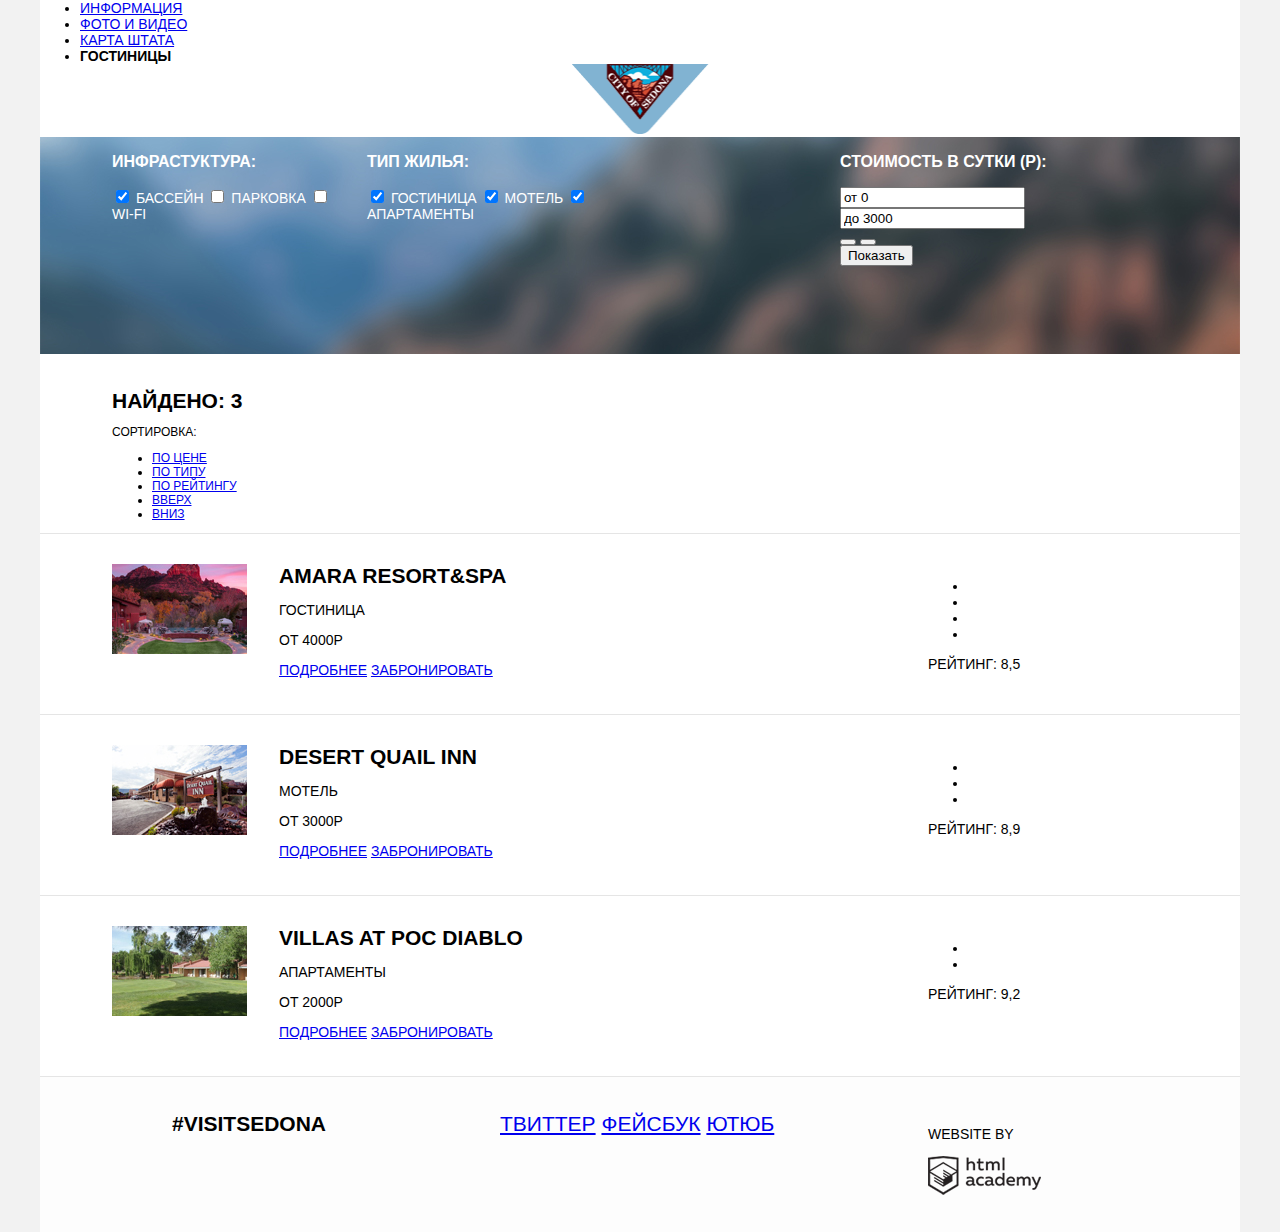
==== hotels.html @ b8e02723 "Расположила элементы главной страницы и отели  по сетке" ====
<!DOCTYPE html>
<html lang="ru">
  <head>
    <meta charset="utf-8">
    <title>HTML Academy: Седона Гостиницы</title>
    <link href="https://fonts.googleapis.com/css?family=PT+Sans+Narrow" rel="stylesheet">
    <link href="css/style.css" rel="stylesheet">
  </head>
  <body>
    <header class="main-header">
      <nav class="main-navigation">
        <ul class="main-navigation-list">
          <li>
            <a href="#">Информация</a>
          </li>
          <li>
            <a href="#">Фото и видео</a>
          </li>
          <li>
            <a href="#">Карта штата</a>
          </li>
          <li>
            <b class="selected">Гостиницы</b>
          </li>
        </ul>
        <div class="index-logo-sedona">
          <a class="logo-sedona" href="index.html">
            <img src="img/city-of-sedona.png" width="137" height="70" alt="city of sedona">
          </a>
        </div>
      </nav>
    </header>
    <main class="container">
      <form class="search-filter" action="https://echo.htmlacademy.ru" method="get">
        <div class="search-filter-infrastructure">
          <h3 class="infrastructure">Инфрастуктура:</h3>
            <input id="pool" type="checkbox" checked>
            <label for="pool">Бассейн</label>
            <input id="parking" type="checkbox">
            <label for="parking">Парковка</label>
            <input id="wi-fi" type="checkbox">
            <label for="wi-fi">wi-fi</label>
        </div>
        <div class="search-filter-type">
          <h3 class="type">Тип жилья:</h3>
            <input id="hotel" type="checkbox" checked>
            <label for="hotel">Гостиница</label>
            <input id="motel" type="checkbox" checked>
            <label for="parking">Мотель</label>
            <input id="apartments" type="checkbox" checked>
            <label for="apartments">Апартаменты</label>
        </div>
        <div class="search-filter-cost">
          <h3 class="cost">Стоимость в сутки (р):</h3>
          <div class="cost-from-to">
            <input  type="text" value="от 0">
            <input  type="text" value="до 3000">
          </div>
          <div class="skroll">
            <button class="skroll_left"></button>
            <button class="skroll_right"></button>
            <div class="skroll_field"></div>
          </div>
          <button class="show-result" type="submit">Показать</button>
        </div>
      </form>
      <div class="result">
        <div class="result-filter">
          <b class="search-number caption">Найдено: 3</b>
          <p class="sorting">Сортировка:</p>
          <nav class="search-navigation">
            <ul>
              <li>
                <a href="#">По цене</a>
              </li>
              <li>
                <a href="#">По типу</a>
              </li>
              <li>
                <a href="#">По рейтингу</a>
              </li>
              <li>
                <a href="#">
                  <span class="triangle-up">вверх</span>
                </a>
              </li>
              <li>
                <a href="#">
                  <span class="triangle-down">вниз</span>
                </a>
              </li>
            </ul>
          </nav>
        </div>
        <div class="result-searching">
          <article class="hotel">
            <div class="hotel-img">
              <img src="img/amara-resort.jpg" width="135" height="90" alt="Amara Resort&Spa">
            </div>
            <div class="hotel-information">
              <b class="name-type-housing caption">Amara Resort&Spa</b>
              <p class="type-housing">Гостиница</p>
              <p class="cost">От 4000р</p>
              <a class="btn-detail" href="#">Подробнее</a>
              <a class="btn-booking" href="#">Забронировать</a>
            </div>
            <div class="raiting-stars">
              <ul>
                <li class="star">
                </li>
                <li class="star">
                </li>
                <li class="star">
                </li>
                <li class="star">
                </li>
              </ul>
              <p class="rating">Рейтинг: 8,5</p>
            </div>
          </article>
          <article class="motel">
            <div class="hotel-img">
              <img src="img/desert-quail-inn.jpg" width="135" height="90" alt="Desert Quail Inn">
            </div>
            <div class="hotel-information">
              <b class="name-type-housing caption">Desert Quail Inn</b>
              <p class="type-housing">Мотель</p>
              <p class="cost">От 3000р</p>
              <a class="btn-detail" href="#">Подробнее</a>
              <a class="btn-booking" href="#">Забронировать</a>
            </div>
            <div class="raiting-stars">
              <ul>
                <li class="star">
                </li>
                <li class="star">
                </li>
                <li class="star">
                </li>
              </ul>
              <p class="rating">Рейтинг: 8,9</p>
            </div>
          </article>
          <article class="apartments">
            <div class="hotel-img">
              <img src="img/villas-at-poco-diablo.jpg" width="135" height="90" alt="Villas at Poco Diablo">
            </div>
            <div class="hotel-information">
              <b class="name-type-housing caption">Villas At Poc Diablo</b>
              <p class="type-housing">Апартаменты</p>
              <p class="cost">От 2000р</p>
              <a class="btn-detail" href="#">Подробнее</a>
              <a class="btn-booking" href="#">Забронировать</a>
            </div>
            <div class="raiting-stars">
              <ul>
                <li class="star">
                </li>
                <li class="star">
                </li>
              </ul>
              <p class="rating">Рейтинг: 9,2</p>
            </div>
          </article>
        </div>
      </div>
    </main>
    <footer class="main-footer">
      <div class="container clearfix">
        <section class="footer-hashtag">
          <b>#visitsedona</b>
        </section>
        <section class="footer-social">
          <a class="social-btn social-btn-tweet" href="#">Твиттер</a>
          <a class="social-btn social-btn-fb" href="#">Фейсбук</a>
          <a class="social-btn social-btn-yt" href="#">Ютюб</a>
        </section>
        <section class="footer-copyright">
          <p class="lid">WEBSITE BY</p>
          <a class="logo" href="https://htmlacademy.ru">
            <img src="img/html-academy.png" width="113" height="39" alt="HTML Academy">
          </a>
       </section>
      </div>
    </footer>
  </body>
</html>
---- css/style.css ----
html,
body {
  margin: 0;
  padding: 0;
  background-color: #f2f2f2;
  font-size: 21px;
  line-height: normal;
  color: black;
  font-weight: normal;
  font-family: "PT Sans", sans-serif;
  text-transform: uppercase;
}
h2 {
  font-size: 21px;
  line-height: normal;
  color: black;
  font-weight: bold;
  font-family: "PT Sans", sans-serif;
  text-transform: uppercase;
}
h3 {
  font-size: 16px;
  line-height: normal;
  color: white;
  font-weight: bold;
  font-family: "PT Sans", sans-serif;
  text-transform: uppercase;
}
.main-navigation,
.lid{
  font-size: 14px;
}
.content-name-white{
  color: white;
}
.caption{
  font-size: 21px;
}
.clearfix::after {
  content: "";
  display: table;
  clear: both;
}
.main-header {
  min-height: 56px;
}
.main-navigation {
  background-color: #ffffff;
  width: 1200px;
  min-height: 56px;
  margin-bottom: 0px;
  margin-right: auto;
  margin-left: auto;
}
.main-navigation-list{
  margin-top: 0;
  margin-bottom: 0;
}
.index-logo-sedona{
  width: 137px;
  margin-right: auto;
  margin-left: auto;
  z-index: 1;
}
.container {
  width: 1200px;
  margin: 0 auto;
  padding: 0 ;
}
.intro-img {
  background: url("../img/background-main.jpg") no-repeat;
  width: 1200px;
  min-height: 510px;
  margin-right: auto;
  margin-left: auto;
}
.index-intro-img{
  width: 458px;
  margin-left: auto;
  margin-right: auto;
  padding-top: 77px;
}
.index-content-promo {
  background-color: #ffffff;
  width: 1200px;
  margin-top: 0;
  margin-bottom: 0;
  text-align: center;
  padding-top: 58px;
  padding-bottom: 40px;
  display: inline-block;
}
.content-promo{
  display: block;
  width: 440px;
  margin-right: auto;
  margin-left: auto;
  text-align: center;
  margin-bottom: 32px;
}
.promo-5reason{
  display: block;
  margin-right: auto;
  margin-left: auto;
}
.index-content-first{
  width: 1200px;
  min-height: 257px;
  padding: 0;
  margin-right: auto;
  margin-left: auto;
  margin-bottom: 0;
}
.content-first {
  float: left;
  background-color: #81b3d2;
  color: white;
  width: 400px;
  min-height: 257px;
}
.content-first-img {
  float: right;
  width: 800px;
  min-height: 257px;
}
.index-content-tourism {
  background-color: #ffffff;
  margin-bottom:0;
  width:1200px;
  margin-right: auto;
  margin-left: auto;
}
.index-content {
  float: left;
  width: 400px;
  min-height: 330px;
  margin-right: 0;
}
.index-content-second{
  width: 1200px;
  min-height: 257px;
  padding: 0;
  margin-right: auto;
  margin-left: auto;
}
.content-second-img {
  float: left;
  width: 800px;
  min-height: 257px;
}
.content-second {
  float: right;
  background-color: #81b3d2;
  color: white;
  width: 400px;
  min-height: 257px;
}
.index-content-advantages {
  background-color: #eeeeee;
  min-height: 257px;
  margin-bottom:0;
  width:1200px;
  margin-right: auto;
  margin-left: auto;
}
.index-advantages {
  float: left;
  width: 400px;
  margin-right: 0;
}
.index-content-booking {
  display: inline-block;
  background-color: #ffffff;
  width: 1200px;
  margin-right: auto;
  margin-left: auto;
  padding-top: 50px;
}
.content-interest{
  text-align: center;
  display: block;
  font-size: 30px;
  margin-bottom: 25px;
}
.date{
  display: block;
  text-align: center;
  font-size: 14px;
  width: 440px;
  margin-right: auto;
  margin-left: auto;
  margin-bottom: 50px;
}
.btn-search{
  display: block;
  text-align: center;
  font-weight: bold;
  background-color: #766357;
  color: white;
  width: 574px;
  min-height: 57px;
  padding-top: 30px;
  margin-right: auto;
  margin-left: auto;
}
.appointment-form{
background-color: #ffffff;
font-size: 14px;
font-weight: bold;
width: 574px;
min-height: 396px;
margin-left: auto;
margin-right: auto;
}
.map{
  background: url("../img/background-map.jpg") no-repeat;
}
.main-footer {
  background-color: rgba(254, 254, 254, 0.9);
  width: 1200px;
  min-height: 120px;
  padding-top: 35px;
  margin-right: auto;
  margin-left: auto;
}
.footer-hashtag {
  float: left;
  width: 240px;
  padding-left: 60px;
  margin-left: 72px;
  margin-right: 88px;
  min-height: 50px;
}
.footer-social {
  float: left;
  width: 400px;
  min-height: 50px;
}
.footer-copyright {
  float: right;
  width: 240px;
  min-height: 50px;
  margin-right: 72px;
  }
.search-filter {
  background: url("../img/background-hotels.jpg") no-repeat;
  width: 1200px;
  font-size: 14px;
  min-height: 217px;
  margin-right: auto;
  margin-left: auto;
}
.search-filter-infrastructure {
  float: left;
  font-size: 14px;
  color: white;
  width: 240px;
  min-height: 217px;
  margin-left: 72px;
  margin-right: 0;
}
.search-filter-type {
  float: left;
  color: white;
  width: 288px;
  min-height: 217px;
  padding-left: 15px;
}
.search-filter-cost {
  float: right;
  color: white;
  width: 328px;
  min-height: 217px;
  margin-right: 72px;
}
.result{
  background-color: #ffffff;
}
.result-filter {
  font-size: 12px;
  min-height: 50px;
  padding-left: 72px;
  padding-top: 35px;
  border-bottom: 1px solid #e5e5e5;
}
.hotel,
.motel,
.apartments {
  font-size: 14px;
  width: 1200px;
  min-height: 150px;

  padding-top: 30px;
  border-bottom: 1px solid #e5e5e5;
}
.hotel-img {
  float: left;
  width: 137px;
  min-height: 90px;
  margin-left: 72px;
  margin-right: 30px;
}
.hotel-information {
  float: left;
  width: 363px;
  min-height: 90px;
  padding-right: 105px;
}
.raiting-stars {
  float: right;
  width: 240px;
  min-height: 90px;
  padding-left: 130px;
  margin-right: 72px;
}
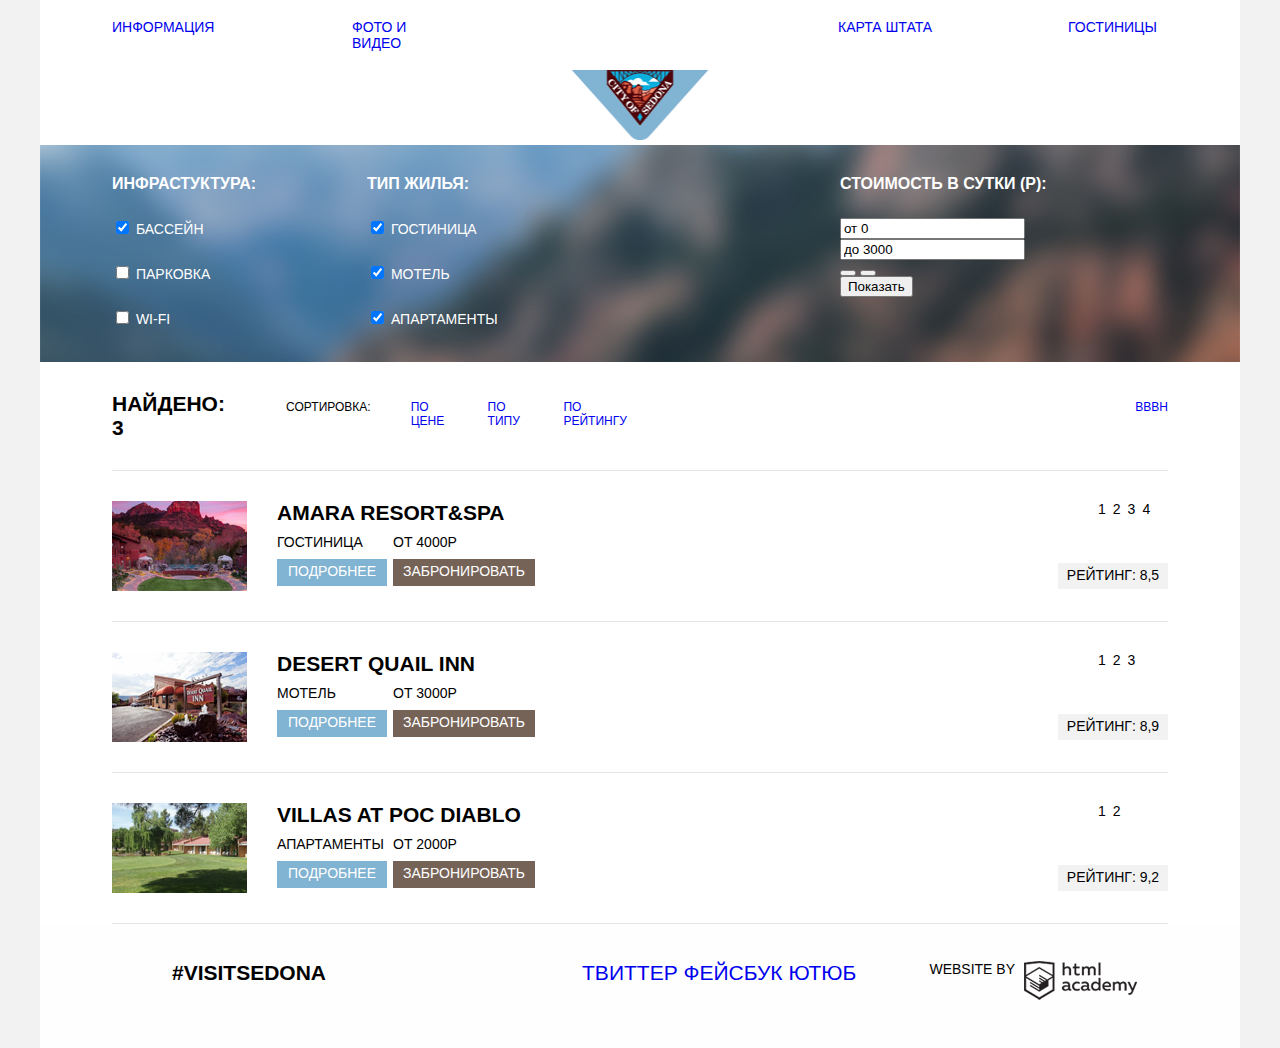
==== commit 95c3f91c: "Сделала сетку на флексах. Некоторые мелкие детали в гостиницах на инлайн-блоках. Расставила основное" ====
--- a/hotels.html
+++ b/hotels.html
@@ -10,48 +10,60 @@
     <header class="main-header">
       <nav class="main-navigation">
         <ul class="main-navigation-list">
-          <li>
+          <li class="main-navigation-info">
             <a href="#">Информация</a>
           </li>
-          <li>
+          <li class="main-navigation-photo">
             <a href="#">Фото и видео</a>
           </li>
-          <li>
+          <li class="main-navigation-map">
             <a href="#">Карта штата</a>
           </li>
-          <li>
-            <b class="selected">Гостиницы</b>
+          <li class="main-navigation-hotels">
+            <a href="hotels.html">Гостиницы</a>
           </li>
         </ul>
-        <div class="index-logo-sedona">
-          <a class="logo-sedona" href="index.html">
-            <img src="img/city-of-sedona.png" width="137" height="70" alt="city of sedona">
-          </a>
-        </div>
       </nav>
+      <div class="index-logo-sedona">
+        <a class="logo-sedona" href="index.html">
+          <img src="img/city-of-sedona.png" width="137" height="70" alt="city of sedona">
+        </a>
+      </div>
     </header>
-    <main class="container">
+    <main class="container-hotels">
       <form class="search-filter" action="https://echo.htmlacademy.ru" method="get">
         <div class="search-filter-infrastructure">
           <h3 class="infrastructure">Инфрастуктура:</h3>
+          <div class="field">
             <input id="pool" type="checkbox" checked>
             <label for="pool">Бассейн</label>
+          </div>
+          <div class="field">
             <input id="parking" type="checkbox">
             <label for="parking">Парковка</label>
+          </div>
+          <div class="field">
             <input id="wi-fi" type="checkbox">
             <label for="wi-fi">wi-fi</label>
+          </div>
         </div>
         <div class="search-filter-type">
           <h3 class="type">Тип жилья:</h3>
+          <div class="field">
             <input id="hotel" type="checkbox" checked>
             <label for="hotel">Гостиница</label>
+          </div>
+          <div class="field">
             <input id="motel" type="checkbox" checked>
             <label for="parking">Мотель</label>
+          </div>
+          <div class="field">
             <input id="apartments" type="checkbox" checked>
             <label for="apartments">Апартаменты</label>
+          </div>
         </div>
         <div class="search-filter-cost">
-          <h3 class="cost">Стоимость в сутки (р):</h3>
+          <h3 class="cost-day">Стоимость в сутки (р):</h3>
           <div class="cost-from-to">
             <input  type="text" value="от 0">
             <input  type="text" value="до 3000">
@@ -69,24 +81,24 @@
           <b class="search-number caption">Найдено: 3</b>
           <p class="sorting">Сортировка:</p>
           <nav class="search-navigation">
-            <ul>
-              <li>
+            <ul class="search-navigation-list">
+              <li class="search-navigation-cost">
                 <a href="#">По цене</a>
               </li>
-              <li>
+              <li class="search-navigation-type">
                 <a href="#">По типу</a>
               </li>
-              <li>
+              <li class="search-navigation-rating">
                 <a href="#">По рейтингу</a>
               </li>
-              <li>
+              <li class="search-navigation-up">
                 <a href="#">
-                  <span class="triangle-up">вверх</span>
+                  <span class="triangle-up">вв</span>
                 </a>
               </li>
-              <li>
+              <li class="search-navigation-down">
                 <a href="#">
-                  <span class="triangle-down">вниз</span>
+                  <span class="triangle-down">вн</span>
                 </a>
               </li>
             </ul>
@@ -105,14 +117,14 @@
               <a class="btn-booking" href="#">Забронировать</a>
             </div>
             <div class="raiting-stars">
-              <ul>
-                <li class="star">
+              <ul class="raiting-number-stars">
+                <li class="star">1
                 </li>
-                <li class="star">
+                <li class="star">2
                 </li>
-                <li class="star">
+                <li class="star">3
                 </li>
-                <li class="star">
+                <li class="star">4
                 </li>
               </ul>
               <p class="rating">Рейтинг: 8,5</p>
@@ -130,12 +142,12 @@
               <a class="btn-booking" href="#">Забронировать</a>
             </div>
             <div class="raiting-stars">
-              <ul>
-                <li class="star">
+              <ul class="raiting-number-stars">
+                <li class="star">1
                 </li>
-                <li class="star">
+                <li class="star">2
                 </li>
-                <li class="star">
+                <li class="star">3
                 </li>
               </ul>
               <p class="rating">Рейтинг: 8,9</p>
@@ -153,10 +165,10 @@
               <a class="btn-booking" href="#">Забронировать</a>
             </div>
             <div class="raiting-stars">
-              <ul>
-                <li class="star">
+              <ul class="raiting-number-stars">
+                <li class="star">1
                 </li>
-                <li class="star">
+                <li class="star">2
                 </li>
               </ul>
               <p class="rating">Рейтинг: 9,2</p>
@@ -166,7 +178,7 @@
       </div>
     </main>
     <footer class="main-footer">
-      <div class="container clearfix">
+      <div class="main-footer-layout">
         <section class="footer-hashtag">
           <b>#visitsedona</b>
         </section>
@@ -176,8 +188,8 @@
           <a class="social-btn social-btn-yt" href="#">Ютюб</a>
         </section>
         <section class="footer-copyright">
-          <p class="lid">WEBSITE BY</p>
-          <a class="logo" href="https://htmlacademy.ru">
+          <p class="copyright">WEBSITE BY</p>
+          <a class="copyright-logo" href="https://htmlacademy.ru">
             <img src="img/html-academy.png" width="113" height="39" alt="HTML Academy">
           </a>
        </section>
--- a/css/style.css
+++ b/css/style.css
@@ -1,7 +1,4 @@
-html,
-body {
-  margin: 0;
-  padding: 0;
+html {
   background-color: #f2f2f2;
   font-size: 21px;
   line-height: normal;
@@ -10,6 +7,13 @@
   font-family: "PT Sans", sans-serif;
   text-transform: uppercase;
 }
+body {
+  background-color: #ffffff;
+  width: 1200px;
+  margin: 0;
+  margin-right: auto;
+  margin-left: auto;
+}
 h2 {
   font-size: 21px;
   line-height: normal;
@@ -17,6 +21,8 @@
   font-weight: bold;
   font-family: "PT Sans", sans-serif;
   text-transform: uppercase;
+  margin-top: 0;
+  margin-bottom: 0;
 }
 h3 {
   font-size: 16px;
@@ -25,43 +31,62 @@
   font-weight: bold;
   font-family: "PT Sans", sans-serif;
   text-transform: uppercase;
-}
+  margin-bottom: 25px;
+  margin-top: 0;
+  margin-top: 0;
+  margin-bottom: 25px;
+}
+a {
+  text-decoration: none;
+}
+p,
 .main-navigation,
 .lid{
   font-size: 14px;
-}
-.content-name-white{
-  color: white;
+  margin-top: 0;
+  margin-bottom: 0;
 }
 .caption{
   font-size: 21px;
 }
-.clearfix::after {
-  content: "";
-  display: table;
-  clear: both;
-}
-.main-header {
-  min-height: 56px;
-}
 .main-navigation {
-  background-color: #ffffff;
-  width: 1200px;
-  min-height: 56px;
-  margin-bottom: 0px;
-  margin-right: auto;
-  margin-left: auto;
-}
-.main-navigation-list{
-  margin-top: 0;
-  margin-bottom: 0;
-}
-.index-logo-sedona{
+  padding-top: 19px;
+  padding-bottom: 19px;
+  padding-left: 72px;
+  padding-right: 72px;
+}
+.main-navigation-list {
+  display: flex;
+  list-style-type: none;
+  margin-left: -40px;
+  margin-top: 0;
+  margin-bottom: 0;
+}
+.main-navigation-info {
+  width: 100px;
+  margin-right: 140px;
+  min-height: 14px;
+}
+.main-navigation-photo {
+  width: 100px;
+  margin-right: 386px;
+  min-height: 14px;
+}
+.main-navigation-map {
+  width: 100px;
+  min-height: 14px;
+}
+.main-navigation-hotels {
+  width: 100px;
+  min-height: 14px;
+  margin-left: auto;
+}
+.index-logo-sedona {
   width: 137px;
   margin-right: auto;
   margin-left: auto;
-  z-index: 1;
-}
+}
+
 .container {
   width: 1200px;
   margin: 0 auto;
@@ -69,10 +94,7 @@
 }
 .intro-img {
   background: url("../img/background-main.jpg") no-repeat;
-  width: 1200px;
-  min-height: 510px;
-  margin-right: auto;
-  margin-left: auto;
+    min-height: 510px;
 }
 .index-intro-img{
   width: 458px;
@@ -83,11 +105,9 @@
 .index-content-promo {
   background-color: #ffffff;
   width: 1200px;
-  margin-top: 0;
-  margin-bottom: 0;
-  text-align: center;
-  padding-top: 58px;
-  padding-bottom: 40px;
+  text-align: center;
+  padding-top: 60px;
+  padding-bottom: 55px;
   display: inline-block;
 }
 .content-promo{
@@ -96,85 +116,107 @@
   margin-right: auto;
   margin-left: auto;
   text-align: center;
-  margin-bottom: 32px;
+  margin-bottom: 30px;
 }
 .promo-5reason{
   display: block;
-  margin-right: auto;
-  margin-left: auto;
-}
-.index-content-first{
-  width: 1200px;
-  min-height: 257px;
-  padding: 0;
-  margin-right: auto;
-  margin-left: auto;
-  margin-bottom: 0;
+}
+.index-content-first {
+  display: flex;
+  height: 257px;
 }
 .content-first {
-  float: left;
   background-color: #81b3d2;
+  text-align: center;
   color: white;
   width: 400px;
   min-height: 257px;
 }
+.content-name-first{
+  color: white;
+  padding-top: 48px;
+  padding-bottom: 20px;
+  margin-right: 140px;
+  margin-left: 140px;
+}
+.content-description-first{
+  margin-right: 58px;
+  margin-left: 58px;
+  padding-top: 25px;
+}
 .content-first-img {
-  float: right;
   width: 800px;
-  min-height: 257px;
-}
+  }
+  .content-img {
+  width: 100%;
+  height: 100%;
+  }
 .index-content-tourism {
-  background-color: #ffffff;
-  margin-bottom:0;
-  width:1200px;
-  margin-right: auto;
-  margin-left: auto;
+  display: flex;
+  min-height: 330px;
 }
 .index-content {
-  float: left;
+  text-align: center;
   width: 400px;
-  min-height: 330px;
-  margin-right: 0;
-}
-.index-content-second{
-  width: 1200px;
-  min-height: 257px;
-  padding: 0;
-  margin-right: auto;
-  margin-left: auto;
+}
+.content-name{
+  padding-top: 158px;
+}
+.content-description-tourism {
+  margin-right: 49px;
+  margin-left: 49px;
+  padding-top: 25px;
+}
+.index-content-second {
+    display: flex;
+    height: 257px;
 }
 .content-second-img {
-  float: left;
   width: 800px;
-  min-height: 257px;
 }
 .content-second {
-  float: right;
   background-color: #81b3d2;
   color: white;
+  text-align: center;
   width: 400px;
   min-height: 257px;
 }
+.content-name-second {
+  color: white;
+  padding-top: 48px;
+  padding-bottom: 20px;
+  margin-right: 123px;
+  margin-left: 123px;
+}
+.content-description-second {
+  margin-right: 48px;
+  margin-left: 48px;
+  padding-top: 25px;
+}
 .index-content-advantages {
   background-color: #eeeeee;
+  display: flex;
   min-height: 257px;
-  margin-bottom:0;
-  width:1200px;
-  margin-right: auto;
-  margin-left: auto;
 }
 .index-advantages {
-  float: left;
+  text-align: center;
   width: 400px;
-  margin-right: 0;
+}
+.content-name-advantages {
+  margin-right: 140px;
+  margin-left: 140px;
+  padding-top: 48px;
+  padding-bottom: 20px;
+}
+.content-description-advantages {
+  margin-right: 68px;
+  margin-left: 68px;
+  padding-top: 25px;
 }
 .index-content-booking {
-  display: inline-block;
-  background-color: #ffffff;
-  width: 1200px;
-  margin-right: auto;
-  margin-left: auto;
   padding-top: 50px;
+  margin-right: auto;
+  margin-left: auto;
 }
 .content-interest{
   text-align: center;
@@ -204,112 +246,200 @@
   margin-left: auto;
 }
 .appointment-form{
-background-color: #ffffff;
 font-size: 14px;
 font-weight: bold;
 width: 574px;
 min-height: 396px;
 margin-left: auto;
 margin-right: auto;
+padding-top: 55px;
+padding-bottom: 55px;
+padding-left: 58px;
+padding-right: 58px;
+}
+.check-in,
+.departure {
+  margin-bottom: 30px;
+}
+.find-hotels{
+  margin-bottom: 0;
 }
 .map{
   background: url("../img/background-map.jpg") no-repeat;
 }
 .main-footer {
   background-color: rgba(254, 254, 254, 0.9);
-  width: 1200px;
-  min-height: 120px;
-  padding-top: 35px;
-  margin-right: auto;
-  margin-left: auto;
+  padding-top: 37px;
+  padding-bottom: 37px;
+  padding-left: 132px;
+  padding-right: 103px;
+}
+.main-footer-layout {
+  display: flex;
 }
 .footer-hashtag {
-  float: left;
+  margin-right: 256px;
+  min-height: 50px;
+}
+.footer-social {
+  min-height: 50px;
+}
+
+.footer-copyright {
+  display: flex;
+  font-size: 14px;
+  min-height: 50px;
+  margin-left: auto;
+}
+.copyright {
+  margin-right: 9px;
+}
+.copyright-logo {
+  margin-left: auto;
+}
+
+.container-hotels {
+  padding-left: 72px;
+  padding-right: 72px
+}
+.search-filter {
+  display: flex;
+  background: url("../img/background-hotels.jpg") no-repeat;
+  font-size: 14px;
+  color: white;
+  height: 187px;
+  padding-top: 30px;
+  margin-right: -72px;
+  margin-left: -72px;
+}
+.search-filter-infrastructure {
+  font-size: 14px;
   width: 240px;
-  padding-left: 60px;
-  margin-left: 72px;
-  margin-right: 88px;
-  min-height: 50px;
-}
-.footer-social {
-  float: left;
-  width: 400px;
-  min-height: 50px;
-}
-.footer-copyright {
-  float: right;
-  width: 240px;
-  min-height: 50px;
-  margin-right: 72px;
-  }
-.search-filter {
-  background: url("../img/background-hotels.jpg") no-repeat;
-  width: 1200px;
-  font-size: 14px;
-  min-height: 217px;
-  margin-right: auto;
-  margin-left: auto;
-}
-.search-filter-infrastructure {
-  float: left;
-  font-size: 14px;
-  color: white;
-  width: 240px;
-  min-height: 217px;
   margin-left: 72px;
   margin-right: 0;
+  margin-bottom: 20px;
 }
 .search-filter-type {
-  float: left;
-  color: white;
   width: 288px;
-  min-height: 217px;
   padding-left: 15px;
 }
 .search-filter-cost {
-  float: right;
-  color: white;
   width: 328px;
-  min-height: 217px;
   margin-right: 72px;
-}
-.result{
-  background-color: #ffffff;
+  margin-left: auto;
+}
+.field{
+  margin-bottom: 23px;
+  min-height: 22px;
 }
 .result-filter {
+  display: flex;
+  align-items: baseline;
   font-size: 12px;
-  min-height: 50px;
-  padding-left: 72px;
-  padding-top: 35px;
+  padding-top: 30px;
+  padding-bottom: 30px;
   border-bottom: 1px solid #e5e5e5;
 }
+.search-number{
+  margin-right: 50px;
+}
+.sorting{
+  font-size: 12px;
+  margin-right: 40px;
+  margin-top: 0;
+  margin-bottom: 0;
+}
+.search-navigation-list {
+  display: flex;
+  list-style-type: none;
+  margin-left: -40px;
+  margin-top: 0;
+  margin-bottom: 0;
+}
+.search-navigation-cost {
+  margin-right: 33px;
+}
+.search-navigation-type {
+  margin-right: 33px;
+}
+.search-navigation-rating {
+  margin-right: 504px;
+}
+.search-navigation-down {
+  margin-right: auto;
+}
+
+
 .hotel,
 .motel,
 .apartments {
-  font-size: 14px;
-  width: 1200px;
-  min-height: 150px;
-
+  display: flex;
+  font-size: 14px;
   padding-top: 30px;
+  padding-bottom: 30px;
   border-bottom: 1px solid #e5e5e5;
 }
 .hotel-img {
-  float: left;
-  width: 137px;
-  min-height: 90px;
-  margin-left: 72px;
+  height: 90px;
   margin-right: 30px;
 }
 .hotel-information {
-  float: left;
-  width: 363px;
-  min-height: 90px;
-  padding-right: 105px;
+  width: 260px;
+  font-size: 0;
+}
+.type-housing,
+.cost {
+  display: inline-block;
+  font-size: 14px;
+  width: 110px;
+  margin-right: 6px;
+  margin-top: 9px;
+  margin-bottom: 9px;
+}
+.btn-detail {
+  color: white;
+  font-size: 14px;
+  background-color: #81b3d2;
+  display: inline-block;
+  width: 110px;
+  padding-top: 4px;
+  height: 23px;
+  text-align: center;
+  margin-right: 6px;
+}
+.btn-booking {
+  color: white;
+  font-size: 14px;
+  background-color: #766357;
+  display: inline-block;
+  width: 142px;
+  padding-top: 4px;
+  height: 23px;
+  text-align: center;
 }
 .raiting-stars {
-  float: right;
-  width: 240px;
-  min-height: 90px;
-  padding-left: 130px;
-  margin-right: 72px;
-}
+  width: 110px;
+  margin-left: auto;
+}
+.raiting-number-stars {
+  font-size: 0;
+  margin-bottom: 46px;
+}
+.star {
+  display: inline-block;
+  margin-left: 7px;
+  font-size: 14px;
+}
+.star:first-child {
+  margin-left: 0px;
+}
+.rating {
+  display: inline-block;
+  background-color: #f2f2f2;
+  width: 110px;
+  height: 22px;
+  padding-top: 4px;
+  margin-bottom: 0;
+  margin-top: 0;
+  text-align: center;
+}
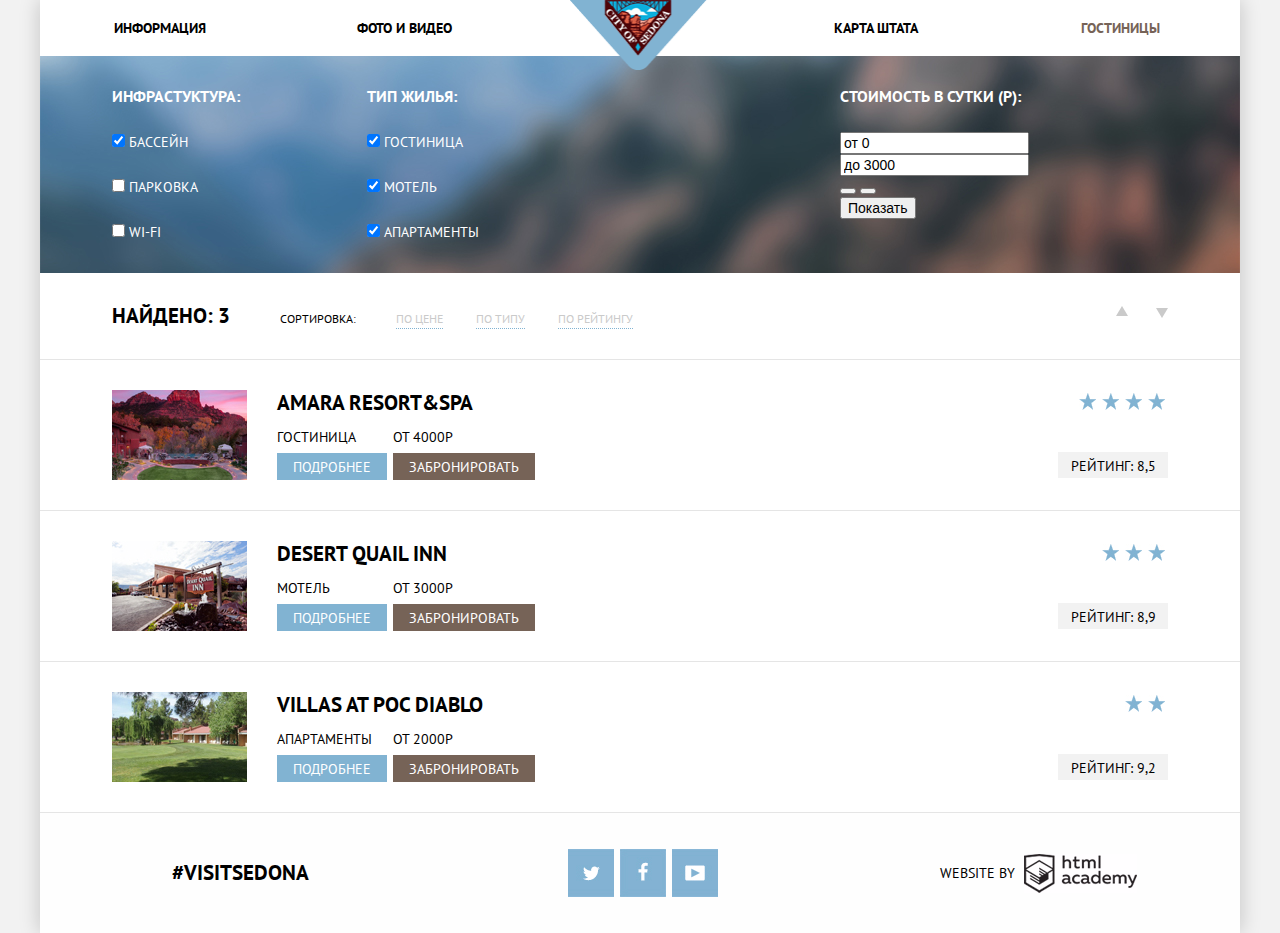
==== commit 5e7f06b6: "Украшательство сайта" ====
--- a/hotels.html
+++ b/hotels.html
@@ -3,25 +3,31 @@
   <head>
     <meta charset="utf-8">
     <title>HTML Academy: Седона Гостиницы</title>
-    <link href="https://fonts.googleapis.com/css?family=PT+Sans+Narrow" rel="stylesheet">
+    <link href="css/normalize.css" rel="stylesheet">
+    <link href="https://fonts.googleapis.com/css?family=PT+Sans:400,700&amp;subset=cyrillic" rel="stylesheet">
     <link href="css/style.css" rel="stylesheet">
   </head>
   <body>
+    <main class="main-container">
     <header class="main-header">
       <nav class="main-navigation">
-        <ul class="main-navigation-list">
-          <li class="main-navigation-info">
-            <a href="#">Информация</a>
-          </li>
-          <li class="main-navigation-photo">
-            <a href="#">Фото и видео</a>
-          </li>
-          <li class="main-navigation-map">
-            <a href="#">Карта штата</a>
-          </li>
-          <li class="main-navigation-hotels">
-            <a href="hotels.html">Гостиницы</a>
-          </li>
+        <ul>
+          <div class="main-navigation-left">
+           <li>
+             <a href="#">Информация</a>
+           </li>
+           <li>
+             <a href="#">Фото и видео</a>
+           </li>
+          </div>
+          <div class="main-navigation-right">
+           <li>
+             <a href="#">Карта штата</a>
+           </li>
+           <li>
+             <a class="activ-hotels">Гостиницы</a>
+           </li>
+          </div>
         </ul>
       </nav>
       <div class="index-logo-sedona">
@@ -33,7 +39,7 @@
     <main class="container-hotels">
       <form class="search-filter" action="https://echo.htmlacademy.ru" method="get">
         <div class="search-filter-infrastructure">
-          <h3 class="infrastructure">Инфрастуктура:</h3>
+          <h3 class="title">Инфрастуктура:</h3>
           <div class="field">
             <input id="pool" type="checkbox" checked>
             <label for="pool">Бассейн</label>
@@ -48,7 +54,7 @@
           </div>
         </div>
         <div class="search-filter-type">
-          <h3 class="type">Тип жилья:</h3>
+          <h3 class="title">Тип жилья:</h3>
           <div class="field">
             <input id="hotel" type="checkbox" checked>
             <label for="hotel">Гостиница</label>
@@ -63,7 +69,7 @@
           </div>
         </div>
         <div class="search-filter-cost">
-          <h3 class="cost-day">Стоимость в сутки (р):</h3>
+          <h3 class="title">Стоимость в сутки (р):</h3>
           <div class="cost-from-to">
             <input  type="text" value="от 0">
             <input  type="text" value="до 3000">
@@ -78,10 +84,10 @@
       </form>
       <div class="result">
         <div class="result-filter">
-          <b class="search-number caption">Найдено: 3</b>
+          <b class="search-number">Найдено: 3</b>
           <p class="sorting">Сортировка:</p>
           <nav class="search-navigation">
-            <ul class="search-navigation-list">
+            <ul>
               <li class="search-navigation-cost">
                 <a href="#">По цене</a>
               </li>
@@ -91,18 +97,12 @@
               <li class="search-navigation-rating">
                 <a href="#">По рейтингу</a>
               </li>
-              <li class="search-navigation-up">
-                <a href="#">
-                  <span class="triangle-up">вв</span>
-                </a>
-              </li>
-              <li class="search-navigation-down">
-                <a href="#">
-                  <span class="triangle-down">вн</span>
-                </a>
-              </li>
             </ul>
           </nav>
+          <div class="up-down">
+            <a class="filter-up" href="#"></a>
+            <a class="filter-down" href="#"></a>
+          </div>
         </div>
         <div class="result-searching">
           <article class="hotel">
@@ -110,7 +110,7 @@
               <img src="img/amara-resort.jpg" width="135" height="90" alt="Amara Resort&Spa">
             </div>
             <div class="hotel-information">
-              <b class="name-type-housing caption">Amara Resort&Spa</b>
+              <a class="name-type-housing" href="#">Amara Resort&Spa</a>
               <p class="type-housing">Гостиница</p>
               <p class="cost">От 4000р</p>
               <a class="btn-detail" href="#">Подробнее</a>
@@ -135,7 +135,7 @@
               <img src="img/desert-quail-inn.jpg" width="135" height="90" alt="Desert Quail Inn">
             </div>
             <div class="hotel-information">
-              <b class="name-type-housing caption">Desert Quail Inn</b>
+              <a class="name-type-housing" href="#">Desert Quail Inn</a>
               <p class="type-housing">Мотель</p>
               <p class="cost">От 3000р</p>
               <a class="btn-detail" href="#">Подробнее</a>
@@ -158,7 +158,7 @@
               <img src="img/villas-at-poco-diablo.jpg" width="135" height="90" alt="Villas at Poco Diablo">
             </div>
             <div class="hotel-information">
-              <b class="name-type-housing caption">Villas At Poc Diablo</b>
+              <a class="name-type-housing" href="#">Villas At Poc Diablo</a>
               <p class="type-housing">Апартаменты</p>
               <p class="cost">От 2000р</p>
               <a class="btn-detail" href="#">Подробнее</a>
@@ -177,10 +177,10 @@
         </div>
       </div>
     </main>
-    <footer class="main-footer">
+    <footer class="main-footer-hotels">
       <div class="main-footer-layout">
         <section class="footer-hashtag">
-          <b>#visitsedona</b>
+          <a class="visitsedona" href="#">#visitsedona</a>
         </section>
         <section class="footer-social">
           <a class="social-btn social-btn-tweet" href="#">Твиттер</a>
@@ -189,11 +189,10 @@
         </section>
         <section class="footer-copyright">
           <p class="copyright">WEBSITE BY</p>
-          <a class="copyright-logo" href="https://htmlacademy.ru">
-            <img src="img/html-academy.png" width="113" height="39" alt="HTML Academy">
-          </a>
+          <a class="copyright-logo" href="https://htmlacademy.ru">HTML</a>
        </section>
       </div>
     </footer>
+  </main>
   </body>
 </html>
--- a/css/style.css
+++ b/css/style.css
@@ -1,92 +1,86 @@
-html {
+body {
   background-color: #f2f2f2;
-  font-size: 21px;
-  line-height: normal;
+  font-size: 14px;
+  line-height: 21px;
   color: black;
   font-weight: normal;
-  font-family: "PT Sans", sans-serif;
+  font-family: "PT Sans", "Arial", sans-serif;
   text-transform: uppercase;
 }
-body {
+h2 {
+  font-size: 21px;
+  line-height: 21px;
+  color: black;
+  font-weight: bold;
+  font-family: "PT Sans", "Arial", sans-serif;
+  text-transform: uppercase;
+}
+h3 {
+  font-size: 16px;
+  line-height: 21px;
+  color: white;
+  font-weight: bold;
+  font-family: "PT Sans", "Arial", sans-serif;
+  text-transform: uppercase;
+}
+.main-container {
   background-color: #ffffff;
   width: 1200px;
   margin: 0;
   margin-right: auto;
   margin-left: auto;
-}
-h2 {
-  font-size: 21px;
-  line-height: normal;
+  box-shadow: 0 0 20px 0 rgba(0, 0, 0, 0.2);
+}
+.title{
+  margin-bottom: 25px;
+  margin-top: 0;
+  margin-top: 0;
+}
+.main-header {
+  position: relative;
+}
+.main-navigation ul{
+  display: flex;
+  list-style-type: none;
+  list-style: none;
+  margin-top: 0;
+  margin-bottom: 0;
+  margin-left: -40px;
+}
+
+.main-navigation-right {
+  margin-left: auto;
+}
+.main-navigation li {
+  display: inline-block;
+  font-size: 14px;
+  line-height: 26px;
+  font-weight: bold;
+  vertical-align: top;
+}
+.main-navigation a {
+  display: block;
+  padding-top: 15px;
+  padding-bottom: 15px;
   color: black;
-  font-weight: bold;
-  font-family: "PT Sans", sans-serif;
-  text-transform: uppercase;
-  margin-top: 0;
-  margin-bottom: 0;
-}
-h3 {
-  font-size: 16px;
-  line-height: normal;
-  color: white;
-  font-weight: bold;
-  font-family: "PT Sans", sans-serif;
-  text-transform: uppercase;
-  margin-bottom: 25px;
-  margin-top: 0;
-  margin-top: 0;
-  margin-bottom: 25px;
-}
-a {
-  text-decoration: none;
-}
-p,
-.main-navigation,
-.lid{
-  font-size: 14px;
-  margin-top: 0;
-  margin-bottom: 0;
-}
-.caption{
-  font-size: 21px;
-}
-.main-navigation {
-  padding-top: 19px;
-  padding-bottom: 19px;
-  padding-left: 72px;
-  padding-right: 72px;
-}
-.main-navigation-list {
-  display: flex;
-  list-style-type: none;
-  margin-left: -40px;
-  margin-top: 0;
-  margin-bottom: 0;
-}
-.main-navigation-info {
-  width: 100px;
-  margin-right: 140px;
-  min-height: 14px;
-}
-.main-navigation-photo {
-  width: 100px;
-  margin-right: 386px;
-  min-height: 14px;
-}
-.main-navigation-map {
-  width: 100px;
-  min-height: 14px;
-}
-.main-navigation-hotels {
-  width: 100px;
-  min-height: 14px;
-  margin-left: auto;
+  text-decoration: none;
+  width: 240px;
+  text-align: center;
+}
+.main-navigation a:hover {
+  color: #81b3d2;
+}
+.main-navigation a:focus {
+  color: #cacaca;
+}
+.main-navigation .activ-hotels {
+  color: #766357;
 }
 .index-logo-sedona {
-  width: 137px;
-  margin-right: auto;
-  margin-left: auto;
-}
-
+  position: absolute;
+  top: 0px;
+  left: 530px;
+}
 .container {
   width: 1200px;
   margin: 0 auto;
@@ -106,20 +100,25 @@
   background-color: #ffffff;
   width: 1200px;
   text-align: center;
-  padding-top: 60px;
-  padding-bottom: 55px;
-  display: inline-block;
-}
-.content-promo{
-  display: block;
+  padding-top: 59px;
+  padding-bottom: 50px;
+  display: inline-block;
+}
+.content-promo {
+  display: block;
+  font-size: 21px;
+  line-height: 26px;
+  text-align: center;
   width: 440px;
   margin-right: auto;
   margin-left: auto;
-  text-align: center;
-  margin-bottom: 30px;
+  margin-bottom: 28px;
 }
 .promo-5reason{
   display: block;
+  line-height: 26px;
+  margin-top: 0;
+  margin-bottom: 0;
 }
 .index-content-first {
   display: flex;
@@ -138,11 +137,19 @@
   padding-bottom: 20px;
   margin-right: 140px;
   margin-left: 140px;
+  margin-top: 0;
+  margin-bottom: 0;
+}
+.number {
+  margin-top: 0;
+  margin-bottom: 0;
 }
 .content-description-first{
   margin-right: 58px;
   margin-left: 58px;
   padding-top: 25px;
+  margin-top: 0;
+  margin-bottom: 0;
 }
 .content-first-img {
   width: 800px;
@@ -156,16 +163,53 @@
   min-height: 330px;
 }
 .index-content {
+ position: relative;
   text-align: center;
   width: 400px;
 }
+
+.housing::before {
+  content: "";
+  position: absolute;
+  top: 60px;
+  left: 162px;
+  width: 75px;
+  height: 72px;
+  background: url("../img/spritesheet.png") no-repeat;
+  background-position: -182px -5px;
+}
+.food::before {
+  content: "";
+  position: absolute;
+  top: 61px;
+  left: 163px;
+  width: 74px;
+  height: 70px;
+  background: url("../img/spritesheet.png") no-repeat;
+  background-position: -98px -5px;
+}
+.souvenirs::before {
+  content: "";
+  position: absolute;
+  top: 56px;
+  left: 168px;
+  width: 64px;
+  height: 76px;
+  background: url("../img/spritesheet.png") no-repeat;
+  background-position: -241px -87px;
+}
+
 .content-name{
   padding-top: 158px;
+  margin-top: 0;
+  margin-bottom: 0;
 }
 .content-description-tourism {
   margin-right: 49px;
   margin-left: 49px;
   padding-top: 25px;
+  margin-top: 0;
+  margin-bottom: 0;
 }
 .index-content-second {
     display: flex;
@@ -187,11 +231,15 @@
   padding-bottom: 20px;
   margin-right: 123px;
   margin-left: 123px;
+  margin-top: 0;
+  margin-bottom: 0;
 }
 .content-description-second {
   margin-right: 48px;
   margin-left: 48px;
   padding-top: 25px;
+  margin-top: 0;
+  margin-bottom: 0;
 }
 .index-content-advantages {
   background-color: #eeeeee;
@@ -207,36 +255,49 @@
   margin-left: 140px;
   padding-top: 48px;
   padding-bottom: 20px;
+  margin-top: 0;
+  margin-bottom: 0;
 }
 .content-description-advantages {
   margin-right: 68px;
   margin-left: 68px;
   padding-top: 25px;
+  margin-top: 0;
+  margin-bottom: 0;
 }
 .index-content-booking {
   padding-top: 50px;
   margin-right: auto;
   margin-left: auto;
 }
-.content-interest{
-  text-align: center;
+.content-interest {
+  text-align: center;
+  line-height: 24px;
   display: block;
   font-size: 30px;
   margin-bottom: 25px;
 }
-.date{
+.date {
   display: block;
   text-align: center;
   font-size: 14px;
   width: 440px;
   margin-right: auto;
   margin-left: auto;
-  margin-bottom: 50px;
-}
-.btn-search{
-  display: block;
+  margin-top: 0;
+  margin-bottom: 0;
+}
+.opend {
+  display: block;
+  position: relative;
+}
+.btn-search {
+  display: block;
+  font-size: 21px;
+  line-height: 26px;
   text-align: center;
   font-weight: bold;
+  text-decoration: none;
   background-color: #766357;
   color: white;
   width: 574px;
@@ -244,18 +305,19 @@
   padding-top: 30px;
   margin-right: auto;
   margin-left: auto;
-}
-.appointment-form{
-font-size: 14px;
-font-weight: bold;
-width: 574px;
-min-height: 396px;
-margin-left: auto;
-margin-right: auto;
-padding-top: 55px;
-padding-bottom: 55px;
-padding-left: 58px;
-padding-right: 58px;
+  margin-top: 50px;
+}
+.appointment-form {
+  font-size: 14px;
+  font-weight: bold;
+  width: 574px;
+  min-height: 340px;
+  padding-top: 55px;
+  position: absolute;
+  display: block;
+  z-index: 2;
+  background-color: white;
+  left: 313px;
 }
 .check-in,
 .departure {
@@ -266,41 +328,104 @@
 }
 .map{
   background: url("../img/background-map.jpg") no-repeat;
+  height: 593px;
+  position: absolute;
 }
 .main-footer {
   background-color: rgba(254, 254, 254, 0.9);
-  padding-top: 37px;
-  padding-bottom: 37px;
+  padding-top: 36px;
+  padding-bottom: 36px;
   padding-left: 132px;
   padding-right: 103px;
+  position: relative;
+  top: 480px;
+}
+.main-footer-hotels{
+  background-color: rgba(254, 254, 254, 0.9);
+  padding-top: 36px;
+  padding-bottom: 36px;
+  padding-left: 132px;
+  padding-right: 103px;
 }
 .main-footer-layout {
   display: flex;
-}
-.footer-hashtag {
+  align-items: center;
+}
+.footer-hashtag a{
+  font-size: 21px;
+  line-height: 26px;
+  color: black;
+  font-weight: bold;
+  font-family: "PT Sans", "Arial", sans-serif;
+  text-decoration: none;
+  text-align: center;
   margin-right: 256px;
-  min-height: 50px;
 }
 .footer-social {
-  min-height: 50px;
-}
-
+  font-size: 0;
+}
+.social-btn {
+  display: inline-block;
+  width: 46px;
+  height: 48px;
+  margin: 0 3px;
+  vertical-align: top;
+  text-decoration: none;
+  background: url("../img/spritesheet.png") no-repeat center;
+}
+.social-btn-tweet {
+ background-position: -174px -203px;
+}
+.social-btn-fb {
+  background-position: -267px -5px;
+}
+.social-btn-yt {
+  background-position: -5px -87px;
+}
+.social-btn-tweet:hover {
+  background-position: -184px -87px;
+}
+.social-btn-fb:hover {
+  background-position: -185px -145px;
+}
+.social-btn-yt:hover {
+  background-position: -5px -145px;
+}
+.social-btn-tweet:focus {
+  background-position: -5px -203px;
+}
+.social-btn-fb:focus {
+  background-position: -61px -203px;
+}
+.social-btn-yt:focus {
+  background-position: -118px -203px;
+}
 .footer-copyright {
   display: flex;
   font-size: 14px;
-  min-height: 50px;
-  margin-left: auto;
+  margin-left: auto;
+  align-items: center
 }
 .copyright {
   margin-right: 9px;
+  margin-top: 0;
+  margin-bottom: 0;
 }
 .copyright-logo {
-  margin-left: auto;
-}
-
-.container-hotels {
-  padding-left: 72px;
-  padding-right: 72px
+  font-size: 0;
+  margin-left: auto;
+  width: 113px;
+  height: 39px;
+  vertical-align: top;
+  text-decoration: none;
+  background: url("../img/spritesheet.png") no-repeat center;
+  background-position: -5px -261px;
+}
+.copyright-logo:hover {
+  background-position: -61px -87px;
+}
+.copyright-logo:focus {
+  background-position: -61px -136px;
 }
 .search-filter {
   display: flex;
@@ -309,8 +434,6 @@
   color: white;
   height: 187px;
   padding-top: 30px;
-  margin-right: -72px;
-  margin-left: -72px;
 }
 .search-filter-infrastructure {
   font-size: 14px;
@@ -339,50 +462,140 @@
   padding-top: 30px;
   padding-bottom: 30px;
   border-bottom: 1px solid #e5e5e5;
+  padding-left: 72px;
+  padding-right: 72px
 }
 .search-number{
+  font-size: 21px;
+  line-height: 26px;
   margin-right: 50px;
 }
 .sorting{
   font-size: 12px;
+  line-height: 18px;
   margin-right: 40px;
   margin-top: 0;
   margin-bottom: 0;
 }
-.search-navigation-list {
+
+
+
+
+.search-navigation ul {
   display: flex;
   list-style-type: none;
+  list-style: none;
+  margin-top: 0;
+  margin-bottom: 0;
   margin-left: -40px;
-  margin-top: 0;
-  margin-bottom: 0;
-}
-.search-navigation-cost {
+}
+.search-navigation li {
+  display: inline-block;
+  font-size: 12px;
+  line-height: 18px;
+  vertical-align: top;
   margin-right: 33px;
 }
-.search-navigation-type {
-  margin-right: 33px;
-}
-.search-navigation-rating {
-  margin-right: 504px;
-}
-.search-navigation-down {
-  margin-right: auto;
-}
+.search-navigation a {
+  display: block;
+  color: #cacaca;
+  text-decoration: none;
+  border-bottom: 1px dotted #81b3d2;
+  text-align: center;
+}
+.search-navigation a:focus {
+  color: #81b3d2;
+  text-decoration: none;
+  border-bottom: none;
+}
+.search-navigation a:hover {
+  color: #81b3d2;
+  text-decoration: none;
+  border-bottom: 1px dotted #81b3d2;
+}
+.up-down {
+    margin-left: auto;
+    position: relative;
+}
+.up-down .filter-up {
+position: absolute;
+top: -23px;
+right: 40px;
+border: 6px solid transparent;
+border-bottom: 10px solid #cacaca;
+}
+.up-down .filter-up:hover {
+position: absolute;
+top: -23px;
+right: 40px;
+border: 6px solid transparent;
+border-bottom: 10px solid #000000;
+}
+.up-down .filter-up:focus {
+position: absolute;
+top: -23px;
+right: 40px;
+border: 6px solid transparent;
+border-bottom: 10px solid #81b3d2;
+}
+.up-down .filter-down {
+  position: absolute;
+  top: -15px;
+  right: 0px;
+  border: 6px solid transparent;
+  border-top: 10px solid #cacaca;
+}
+.up-down .filter-down:hover {
+  position: absolute;
+  top: -15px;
+  right: 0px;
+  border: 6px solid transparent;
+  border-top: 10px solid #000000;
+}
+.up-down .filter-down:focus {
+  position: absolute;
+  top: -15px;
+  right: 0px;
+  border: 6px solid transparent;
+  border-top: 10px solid #81b3d2;
+}
+
 
 
 .hotel,
 .motel,
 .apartments {
   display: flex;
+  align-items: center;
   font-size: 14px;
   padding-top: 30px;
   padding-bottom: 30px;
   border-bottom: 1px solid #e5e5e5;
+  padding-left: 72px;
+  padding-right: 72px
 }
 .hotel-img {
   height: 90px;
   margin-right: 30px;
 }
+.name-type-housing {
+  display: block;
+  font-family: "PT Sans", "Arial", sans-serif;
+  font-size: 21px;
+  line-height: 26px;
+  font-weight: bold;
+  text-decoration: none;
+  color: black;
+  padding-bottom: 11px;
+}
+.name-type-housing:hover {
+  color: #81b3d2;
+  text-decoration: none;
+}
+.name-type-housing:focus {
+  color: #cacaca;
+  text-decoration: none;
+}
 .hotel-information {
   width: 260px;
   font-size: 0;
@@ -391,44 +604,81 @@
 .cost {
   display: inline-block;
   font-size: 14px;
+  line-height: 21px;
   width: 110px;
   margin-right: 6px;
   margin-top: 9px;
   margin-bottom: 9px;
+  margin-top: 0;
+  margin-bottom: 0;
 }
 .btn-detail {
-  color: white;
-  font-size: 14px;
+  display: inline-block;
+  color: white;
+  font-size: 14px;
+  line-height: 21px;
   background-color: #81b3d2;
-  display: inline-block;
   width: 110px;
+  height: 23px;
   padding-top: 4px;
+  text-align: center;
+  margin-right: 6px;
+  text-decoration: none;
+  vertical-align: bottom;
+}
+.btn-detail:hover {
+  background-color: #669ec0;
+  }
+.btn-detail:focus {
+  color: #94b9d2;
+  background-color: #5496bd;
+}
+.btn-booking {
+  display: inline-block;
+  color: white;
+  font-size: 14px;
+  line-height: 21px;
+  background-color: #766357;
+  width: 142px;
   height: 23px;
-  text-align: center;
-  margin-right: 6px;
-}
-.btn-booking {
-  color: white;
-  font-size: 14px;
-  background-color: #766357;
-  display: inline-block;
-  width: 142px;
   padding-top: 4px;
-  height: 23px;
-  text-align: center;
+  text-align: center;
+  text-decoration: none;
+  vertical-align: bottom;
+}
+.btn-booking:hover {
+  background-color: #604e43;
+  text-decoration: none;
+}
+.btn-booking:focus {
+  color: #928a85;
+  background-color: #503e33;
+  text-decoration: none;
 }
 .raiting-stars {
   width: 110px;
   margin-left: auto;
 }
+
 .raiting-number-stars {
   font-size: 0;
+  margin-left: 7px;
   margin-bottom: 46px;
+  text-align: right;
+  margin: 0;
+  margin-bottom: 38px;
+  padding: 0;
+  list-style: none;
 }
 .star {
   display: inline-block;
   margin-left: 7px;
-  font-size: 14px;
+  width: 17px;
+  height: 17px;
+  margin: 0 3px;
+  vertical-align: top;
+  background: url("../img/spritesheet.png") no-repeat center;
+  background-position: -5px -30px;
 }
 .star:first-child {
   margin-left: 0px;
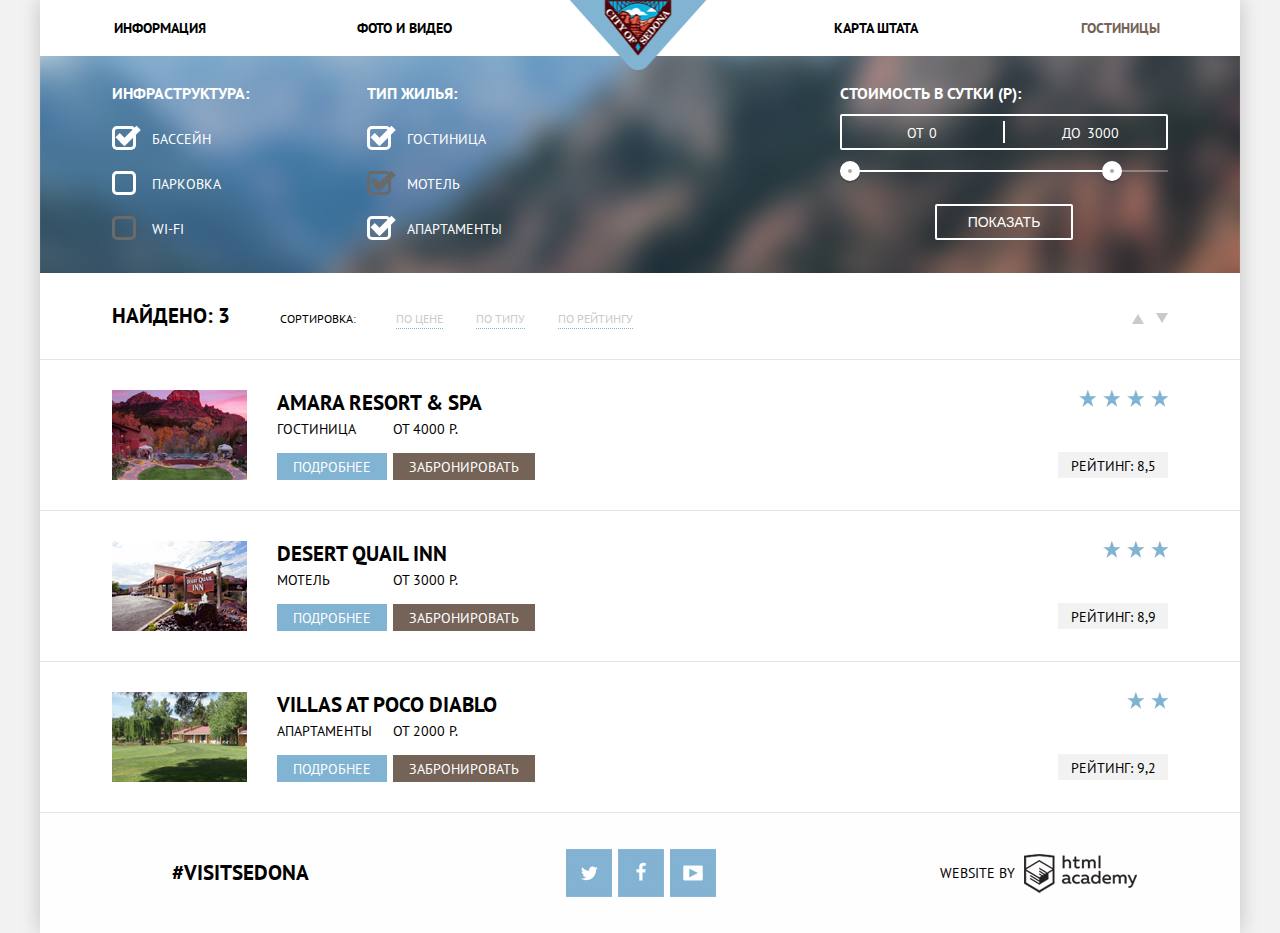
==== commit 556be92c: "Почти завершила оформление двух страниц сайта ( осталось доделать форму на главной странице)" ====
--- a/hotels.html
+++ b/hotels.html
@@ -24,8 +24,8 @@
            <li>
              <a href="#">Карта штата</a>
            </li>
-           <li>
-             <a class="activ-hotels">Гостиницы</a>
+           <li class="active">
+             <a>Гостиницы</a>
            </li>
           </div>
         </ul>
@@ -39,47 +39,55 @@
     <main class="container-hotels">
       <form class="search-filter" action="https://echo.htmlacademy.ru" method="get">
         <div class="search-filter-infrastructure">
-          <h3 class="title">Инфрастуктура:</h3>
-          <div class="field">
+          <h3 class="title">Инфраструктура:</h3>
+          <div class="field type-checked">
             <input id="pool" type="checkbox" checked>
+            <span class="checkbox-indicator"></span>
             <label for="pool">Бассейн</label>
           </div>
           <div class="field">
             <input id="parking" type="checkbox">
+            <span class="checkbox-indicator"></span>
             <label for="parking">Парковка</label>
           </div>
           <div class="field">
-            <input id="wi-fi" type="checkbox">
+            <input id="wi-fi" type="checkbox" disabled />
+            <span class="checkbox-indicator disabled"></span>
             <label for="wi-fi">wi-fi</label>
           </div>
         </div>
         <div class="search-filter-type">
           <h3 class="title">Тип жилья:</h3>
-          <div class="field">
+          <div class="field type-checked">
             <input id="hotel" type="checkbox" checked>
+            <span class="checkbox-indicator"></span>
             <label for="hotel">Гостиница</label>
           </div>
-          <div class="field">
-            <input id="motel" type="checkbox" checked>
+          <div class="field type-checked">
+            <input id="motel" type="checkbox" checked disabled />
+            <span class="checkbox-indicator disabled-checked"></span>
             <label for="parking">Мотель</label>
           </div>
-          <div class="field">
+          <div class="field type-checked">
             <input id="apartments" type="checkbox" checked>
+            <span class="checkbox-indicator"></span>
             <label for="apartments">Апартаменты</label>
           </div>
         </div>
         <div class="search-filter-cost">
-          <h3 class="title">Стоимость в сутки (р):</h3>
-          <div class="cost-from-to">
-            <input  type="text" value="от 0">
-            <input  type="text" value="до 3000">
-          </div>
-          <div class="skroll">
-            <button class="skroll_left"></button>
-            <button class="skroll_right"></button>
-            <div class="skroll_field"></div>
-          </div>
-          <button class="show-result" type="submit">Показать</button>
+          <h3 class="title price">Стоимость в сутки (р):</h3>
+          <div class="price-controls">
+            <label class="min-price">от <input type="text" name="min-price" value="0"></label>
+            <label class="max-price">до <input type="text" name="max-price" value="3000"></label>
+          </div>
+          <div class="range-controls">
+            <div class="scale">
+              <div class="bar"></div>
+            </div>
+            <div class="range-toggle range-toggle-min"></div>
+            <div class="range-toggle range-toggle-max"></div>
+          </div>
+          <button class="btn-transparent" type="submit">Показать</button>
         </div>
       </form>
       <div class="result">
@@ -110,9 +118,9 @@
               <img src="img/amara-resort.jpg" width="135" height="90" alt="Amara Resort&Spa">
             </div>
             <div class="hotel-information">
-              <a class="name-type-housing" href="#">Amara Resort&Spa</a>
+              <a class="name-type-housing" href="#">Amara Resort & Spa</a>
               <p class="type-housing">Гостиница</p>
-              <p class="cost">От 4000р</p>
+              <p class="cost">От 4000 р.</p>
               <a class="btn-detail" href="#">Подробнее</a>
               <a class="btn-booking" href="#">Забронировать</a>
             </div>
@@ -137,7 +145,7 @@
             <div class="hotel-information">
               <a class="name-type-housing" href="#">Desert Quail Inn</a>
               <p class="type-housing">Мотель</p>
-              <p class="cost">От 3000р</p>
+              <p class="cost">От 3000 р.</p>
               <a class="btn-detail" href="#">Подробнее</a>
               <a class="btn-booking" href="#">Забронировать</a>
             </div>
@@ -158,9 +166,9 @@
               <img src="img/villas-at-poco-diablo.jpg" width="135" height="90" alt="Villas at Poco Diablo">
             </div>
             <div class="hotel-information">
-              <a class="name-type-housing" href="#">Villas At Poc Diablo</a>
+              <a class="name-type-housing" href="#">Villas At Poco Diablo</a>
               <p class="type-housing">Апартаменты</p>
-              <p class="cost">От 2000р</p>
+              <p class="cost">От 2000 р.</p>
               <a class="btn-detail" href="#">Подробнее</a>
               <a class="btn-booking" href="#">Забронировать</a>
             </div>
@@ -194,5 +202,6 @@
       </div>
     </footer>
   </main>
+
   </body>
 </html>
--- a/css/style.css
+++ b/css/style.css
@@ -24,6 +24,7 @@
   text-transform: uppercase;
 }
 .main-container {
+  position: relative;
   background-color: #ffffff;
   width: 1200px;
   margin: 0;
@@ -31,7 +32,7 @@
   margin-left: auto;
   box-shadow: 0 0 20px 0 rgba(0, 0, 0, 0.2);
 }
-.title{
+.title {
   margin-bottom: 25px;
   margin-top: 0;
   margin-top: 0;
@@ -39,7 +40,7 @@
 .main-header {
   position: relative;
 }
-.main-navigation ul{
+.main-navigation ul {
   display: flex;
   list-style-type: none;
   list-style: none;
@@ -73,7 +74,7 @@
 .main-navigation a:focus {
   color: #cacaca;
 }
-.main-navigation .activ-hotels {
+.main-navigation .active a {
   color: #766357;
 }
 .index-logo-sedona {
@@ -114,7 +115,7 @@
   margin-left: auto;
   margin-bottom: 28px;
 }
-.promo-5reason{
+.promo-5reason {
   display: block;
   line-height: 26px;
   margin-top: 0;
@@ -122,7 +123,6 @@
 }
 .index-content-first {
   display: flex;
-  height: 257px;
 }
 .content-first {
   background-color: #81b3d2;
@@ -131,10 +131,10 @@
   width: 400px;
   min-height: 257px;
 }
-.content-name-first{
+.content-name-first {
   color: white;
-  padding-top: 48px;
-  padding-bottom: 20px;
+  padding-top: 52px;
+  padding-bottom: 25px;
   margin-right: 140px;
   margin-left: 140px;
   margin-top: 0;
@@ -144,15 +144,16 @@
   margin-top: 0;
   margin-bottom: 0;
 }
-.content-description-first{
+.content-description-first {
   margin-right: 58px;
   margin-left: 58px;
-  padding-top: 25px;
+  padding-top: 20px;
   margin-top: 0;
   margin-bottom: 0;
 }
 .content-first-img {
   width: 800px;
+  height: 257px;
   }
   .content-img {
   width: 100%;
@@ -167,7 +168,6 @@
   text-align: center;
   width: 400px;
 }
-
 .housing::before {
   content: "";
   position: absolute;
@@ -198,7 +198,6 @@
   background: url("../img/spritesheet.png") no-repeat;
   background-position: -241px -87px;
 }
-
 .content-name{
   padding-top: 158px;
   margin-top: 0;
@@ -212,11 +211,11 @@
   margin-bottom: 0;
 }
 .index-content-second {
-    display: flex;
-    height: 257px;
+  display: flex;
 }
 .content-second-img {
   width: 800px;
+  height: 257px;
 }
 .content-second {
   background-color: #81b3d2;
@@ -227,8 +226,8 @@
 }
 .content-name-second {
   color: white;
-  padding-top: 48px;
-  padding-bottom: 20px;
+  padding-top: 52px;
+  padding-bottom: 25px;
   margin-right: 123px;
   margin-left: 123px;
   margin-top: 0;
@@ -237,7 +236,7 @@
 .content-description-second {
   margin-right: 48px;
   margin-left: 48px;
-  padding-top: 25px;
+  padding-top: 21px;
   margin-top: 0;
   margin-bottom: 0;
 }
@@ -253,20 +252,20 @@
 .content-name-advantages {
   margin-right: 140px;
   margin-left: 140px;
-  padding-top: 48px;
-  padding-bottom: 20px;
+  padding-top: 45px;
+  padding-bottom: 23px;
   margin-top: 0;
   margin-bottom: 0;
 }
 .content-description-advantages {
   margin-right: 68px;
   margin-left: 68px;
-  padding-top: 25px;
+  padding-top: 21px;
   margin-top: 0;
   margin-bottom: 0;
 }
 .index-content-booking {
-  padding-top: 50px;
+  padding-top: 52px;
   margin-right: auto;
   margin-left: auto;
 }
@@ -275,12 +274,13 @@
   line-height: 24px;
   display: block;
   font-size: 30px;
-  margin-bottom: 25px;
+  margin-bottom: 30px;
 }
 .date {
   display: block;
   text-align: center;
   font-size: 14px;
+  line-height: 24px;
   width: 440px;
   margin-right: auto;
   margin-left: auto;
@@ -300,36 +300,151 @@
   text-decoration: none;
   background-color: #766357;
   color: white;
-  width: 574px;
+  width: 568px;
   min-height: 57px;
   padding-top: 30px;
   margin-right: auto;
   margin-left: auto;
-  margin-top: 50px;
+  margin-top: 47px;
 }
 .appointment-form {
   font-size: 14px;
   font-weight: bold;
-  width: 574px;
-  min-height: 340px;
+  width: 458px;
+  height: 340px;
   padding-top: 55px;
   position: absolute;
   display: block;
   z-index: 2;
   background-color: white;
-  left: 313px;
+  left: 316px;
+  padding-left: 55px;
+  padding-right: 55px;
+  box-shadow: 0 0 20px 0 rgba(0, 0, 0, 0.2);
+}
+.appointment-form input[type="text"] {
+  font-size: 14px;
+  line-height: 26px;
+  font-weight: bold;
+  font-family: "PT Sans", "Arial", sans-serif;
+  color: #000000;
+  text-transform: uppercase;
+  height: 26px;
+  width: 303px;
+  margin: 0;
+  padding-top: 6px;
+  padding-bottom: 6px;
+  padding-left: 13px;
+  background-color: #f2f2f2;
+  border: none;
+}
+.appointment-form input[type="text"]:hover {
+  color: #000000;
+  background-color: #ebebeb;
+}
+.appointment-form input[type="text"]:focus {
+  color: #000000;
+  background-color: #ffffff;
+}
+.appointment-form .adults-children input {
+  width: 38px;
+  padding-left: 0;
+  text-align: center;
+}
+
+.calendar-departure,
+.calendar-chech-in {
+  display: inline-block;
+  width: 21px;
+  height: 22px;
+  margin: 0;
+  vertical-align: top;
+  background: url("../img/spritesheet.png") no-repeat center;
+  background-position: -5px -5px;
 }
 .check-in,
 .departure {
   margin-bottom: 30px;
-}
-.find-hotels{
-  margin-bottom: 0;
-}
-.map{
+  display: flex;
+  align-items: center;
+}
+.appointment-form .check-in label {
+  margin-right: 21px;
+}
+.appointment-form .departure label {
+  margin-right: 18px;
+}
+.appointment-form .adults-children{
+  display: flex;
+  align-items: center;
+  margin-bottom: 54px;
+}
+.appointment-form .adults {
+  margin-right: 41px;
+}
+.appointment-form .children {
+  margin-left: 53px;
+  margin-right: 27px;
+}
+.appointment-form .btn {
+  border: none;
+  height: 38px;
+  width: 38px;
+  background-color: #f2f2f2;
+  color: #a9a9a9;
+  font-weight: bold;
+  cursor: pointer;
+  position: relative;
+}
+  .appointment-form .increase::before,
+  .appointment-form .increase::after {
+  content: "";
+  position: absolute;
+  width: 12px;
+  height: 3px;
+  background-color: #a9a9a9;
+  left: 12px;
+  top: 18px;
+}
+.appointment-form .increase::after {
+  transform: rotate(90deg);
+}
+.appointment-form .reduce::before {
+  content: "";
+  position: absolute;
+  width: 12px;
+  height: 3px;
+  background-color: #a9a9a9;
+  left: 12px;
+  top: 18px;
+}
+
+.appointment-form .find-hotels {
+  display: block;
+  font-size: 21px;
+  line-height: 26px;
+  font-family: "PT Sans", "Arial", sans-serif;
+  text-transform: uppercase;
+  border: none;
+  text-align: center;
+  font-weight: bold;
+  text-decoration: none;
+  background-color: #81b3d2;
+  color: white;
+  width: 458px;
+  min-height: 58px;
+  cursor: pointer;
+}
+.appointment-form .find-hotels:hover {
+  background-color: #669ec0;
+}
+.appointment-form .find-hotels:focus {
+  background-color: #5496bd;
+  color: #85b0cd;
+}
+.map {
   background: url("../img/background-map.jpg") no-repeat;
   height: 593px;
-  position: absolute;
 }
 .main-footer {
   background-color: rgba(254, 254, 254, 0.9);
@@ -337,10 +452,11 @@
   padding-bottom: 36px;
   padding-left: 132px;
   padding-right: 103px;
-  position: relative;
-  top: 480px;
-}
-.main-footer-hotels{
+  position: absolute;
+  bottom: 0;
+  width: 965px;
+}
+.main-footer-hotels {
   background-color: rgba(254, 254, 254, 0.9);
   padding-top: 36px;
   padding-bottom: 36px;
@@ -351,7 +467,7 @@
   display: flex;
   align-items: center;
 }
-.footer-hashtag a{
+.footer-hashtag a {
   font-size: 21px;
   line-height: 26px;
   color: black;
@@ -359,7 +475,7 @@
   font-family: "PT Sans", "Arial", sans-serif;
   text-decoration: none;
   text-align: center;
-  margin-right: 256px;
+  margin-right: 254px;
 }
 .footer-social {
   font-size: 0;
@@ -432,8 +548,16 @@
   background: url("../img/background-hotels.jpg") no-repeat;
   font-size: 14px;
   color: white;
-  height: 187px;
-  padding-top: 30px;
+  height: 190px;
+  padding-top: 27px;
+}
+.search-filter input[type="checkbox"] {
+  display: none;
+}
+.search-filter-infrastructure label,
+ .search-filter-type label{
+  margin-left: 40px;
+  cursor: pointer;
 }
 .search-filter-infrastructure {
   font-size: 14px;
@@ -442,6 +566,88 @@
   margin-right: 0;
   margin-bottom: 20px;
 }
+.search-filter .field {
+  position: relative;
+
+}
+.search-filter-infrastructure input[type="checkbox"] + .checkbox-indicator,
+.search-filter-type input[type="checkbox"] + .checkbox-indicator {
+  position: absolute;
+  top: -3px;
+  left: 0;
+  width: 18px;
+  height: 18px;
+  border: 3px solid #ffffff;
+  border-radius: 5px;
+  cursor: pointer;
+}
+
+.search-filter .field input[type="checkbox"]:checked + .checkbox-indicator::before {
+  content: "";
+  position: absolute;
+  top: 7px;
+  left: 1px;
+  width: 11px;
+  height: 6px;
+  background-color: #ffffff;
+}
+.search-filter .field input[type="checkbox"]:checked + .checkbox-indicator::after {
+  content: "";
+  position: absolute;
+  top: 4px;
+  left: 4px;
+  width: 23px;
+  height: 6px;
+  background-color: #ffffff;
+}
+.search-filter .field input[type="checkbox"]:checked + .checkbox-indicator::before {
+  transform: rotate(45deg);
+}
+.search-filter .field input[type="checkbox"]:checked + .checkbox-indicator::after {
+  transform: rotate(-45deg);
+}
+.search-filter input[type="checkbox"] + .disabled {
+  position: absolute;
+  top: -3px;
+  left: 0;
+  width: 18px;
+  height: 18px;
+  border: 3px solid #6a6a6a;
+  border-radius: 5px;
+}
+.search-filter input[type="checkbox"] + .disabled-checked {
+  position: absolute;
+  top: -3px;
+  left: 0;
+  width: 18px;
+  height: 18px;
+  border: 3px solid #6a6a6a;
+  border-radius: 5px;
+}
+.search-filter .field input[type="checkbox"]:checked + .disabled-checked::before {
+  content: "";
+  position: absolute;
+  top: 7px;
+  left: 1px;
+  width: 11px;
+  height: 6px;
+  background-color: #6a6a6a;
+}
+.search-filter .field input[type="checkbox"]:checked + .disabled-checked::after {
+  content: "";
+  position: absolute;
+  top: 4px;
+  left: 4px;
+  width: 23px;
+  height: 6px;
+  background-color: #6a6a6a;
+}
+.search-filter .field input[type="checkbox"]:checked + .disabled-checked::before {
+  transform: rotate(45deg);
+}
+.search-filter .field input[type="checkbox"]:checked + .disabled-checked::after {
+  transform: rotate(-45deg);
+}
 .search-filter-type {
   width: 288px;
   padding-left: 15px;
@@ -451,7 +657,98 @@
   margin-right: 72px;
   margin-left: auto;
 }
-.field{
+.price {
+  margin-bottom: 10px;
+}
+.price-controls {
+  position: relative;
+  height: 32px;
+  margin-bottom: 20px;
+  font-size: 0;
+  border: 2px solid #ffffff;
+  border-radius: 2px;
+}
+.price-controls::after {
+  content: "";
+  position: absolute;
+  top: 50%;
+  left: 50%;
+  width: 2px;
+  height: 22px;
+  background: #ffffff;
+  transform: translate(-50%, -50%);
+}
+.price-controls label {
+  display: inline-block;
+  font-size: 14px;
+  line-height: 32px;
+  vertical-align: top;
+  cursor: pointer;
+}
+.price-controls .min-price,
+.price-controls .max-price {
+  width: 90px;
+  padding-left: 65px;
+}
+.price-controls input {
+  width: 50px;
+  margin: 0;
+  color: inherit;
+  font: inherit;
+  background: none;
+  border: none;
+}
+.range-controls {
+  position: relative;
+  margin-bottom: 32px;
+}
+.range-controls .scale {
+  height: 2px;
+  background: rgba(255, 255, 255, 0.3);
+}
+.range-controls .bar {
+  width: 80%;
+  height: 2px;
+  background: #ffffff;
+}
+.range-toggle {
+  position: absolute;
+  top: -9px;
+  width: 4px;
+  height: 4px;
+  background: #ababab;
+  border: 8px solid #ffffff;
+  border-radius: 50%;
+  box-shadow: 0 2px 1px 0 rgba(0, 1, 1, 0.2);
+  cursor: pointer;
+}
+.range-toggle:hover {
+  background: #1c4f80;
+}
+.range-toggle-min {
+  left: 0;
+}
+.range-toggle-max {
+  left: 80%;
+}
+.btn-transparent {
+  display: block;
+  margin: 0 auto;
+  padding: 6px 31px;
+  font-size: 14px;
+  line-height: 20px;
+  color: #ffffff;
+  text-transform: uppercase;
+  background: transparent;
+  border: 2px solid #ffffff;
+  border-radius: 2px;
+  cursor: pointer;
+}
+.btn-transparent:hover {
+  color: #000000;
+  background: #ffffff;
+}
+.field {
   margin-bottom: 23px;
   min-height: 22px;
 }
@@ -465,22 +762,18 @@
   padding-left: 72px;
   padding-right: 72px
 }
-.search-number{
+.search-number {
   font-size: 21px;
   line-height: 26px;
   margin-right: 50px;
 }
-.sorting{
+.sorting {
   font-size: 12px;
   line-height: 18px;
   margin-right: 40px;
   margin-top: 0;
   margin-bottom: 0;
 }
-
-
-
-
 .search-navigation ul {
   display: flex;
   list-style-type: none;
@@ -514,47 +807,48 @@
   border-bottom: 1px dotted #81b3d2;
 }
 .up-down {
-    margin-left: auto;
-    position: relative;
+  margin-left: auto;
+  position: relative;
 }
 .up-down .filter-up {
-position: absolute;
-top: -23px;
-right: 40px;
-border: 6px solid transparent;
-border-bottom: 10px solid #cacaca;
-}
+  position: absolute;
+  top: -15px;
+  right: 24px;
+  border: 6px solid transparent;
+  border-bottom: 10px solid #cacaca;
+}
+
 .up-down .filter-up:hover {
-position: absolute;
-top: -23px;
-right: 40px;
-border: 6px solid transparent;
-border-bottom: 10px solid #000000;
+  position: absolute;
+  top: -15px;
+  right: 24px;
+  border: 6px solid transparent;
+  border-bottom: 10px solid #000000;
 }
 .up-down .filter-up:focus {
-position: absolute;
-top: -23px;
-right: 40px;
-border: 6px solid transparent;
-border-bottom: 10px solid #81b3d2;
+  position: absolute;
+  top: -15px;
+  right: 24px;
+  border: 6px solid transparent;
+  border-bottom: 10px solid #81b3d2;
 }
 .up-down .filter-down {
   position: absolute;
-  top: -15px;
+  top: -10px;
   right: 0px;
   border: 6px solid transparent;
   border-top: 10px solid #cacaca;
 }
 .up-down .filter-down:hover {
   position: absolute;
-  top: -15px;
+  top: -10px;
   right: 0px;
   border: 6px solid transparent;
   border-top: 10px solid #000000;
 }
 .up-down .filter-down:focus {
   position: absolute;
-  top: -15px;
+  top: -10px;
   right: 0px;
   border: 6px solid transparent;
   border-top: 10px solid #81b3d2;
@@ -586,7 +880,7 @@
   font-weight: bold;
   text-decoration: none;
   color: black;
-  padding-bottom: 11px;
+  margin-bottom: 3px;
 }
 .name-type-housing:hover {
   color: #81b3d2;
@@ -598,6 +892,7 @@
 }
 .hotel-information {
   width: 260px;
+  min-height: 90px;
   font-size: 0;
 }
 .type-housing,
@@ -611,6 +906,7 @@
   margin-bottom: 9px;
   margin-top: 0;
   margin-bottom: 0;
+  margin-bottom: 13px;
 }
 .btn-detail {
   display: inline-block;
@@ -657,28 +953,27 @@
 }
 .raiting-stars {
   width: 110px;
+  min-height: 90px;
   margin-left: auto;
 }
 
 .raiting-number-stars {
   font-size: 0;
   margin-left: 7px;
-  margin-bottom: 46px;
   text-align: right;
   margin: 0;
-  margin-bottom: 38px;
+  margin-bottom: 41px;
   padding: 0;
   list-style: none;
 }
 .star {
   display: inline-block;
-  margin-left: 7px;
   width: 17px;
   height: 17px;
-  margin: 0 3px;
+  margin-left: 7px;
   vertical-align: top;
   background: url("../img/spritesheet.png") no-repeat center;
-  background-position: -5px -30px;
+  background-position: -5px -40px;
 }
 .star:first-child {
   margin-left: 0px;
@@ -693,3 +988,23 @@
   margin-top: 0;
   text-align: center;
 }
+#psd {
+	/* Позиционируем макет */
+	position: absolute;
+	top: 0;
+	left: 50%;
+	margin: 0 0 0 -640px;
+
+	/* Делаем его полупрозрачным */
+	opacity: .5;
+
+	/* Оставляем возможность взаимодействия с элементами */
+	pointer-events: none;
+
+	/* Инвертируем изображение в вашем любимом -webkit (-blink) браузере */
+	-webkit-filter: invert(100%);
+	}
+body:hover #psd {
+	/* Прячем картинку при наведении */
+	opacity: 0;
+	}
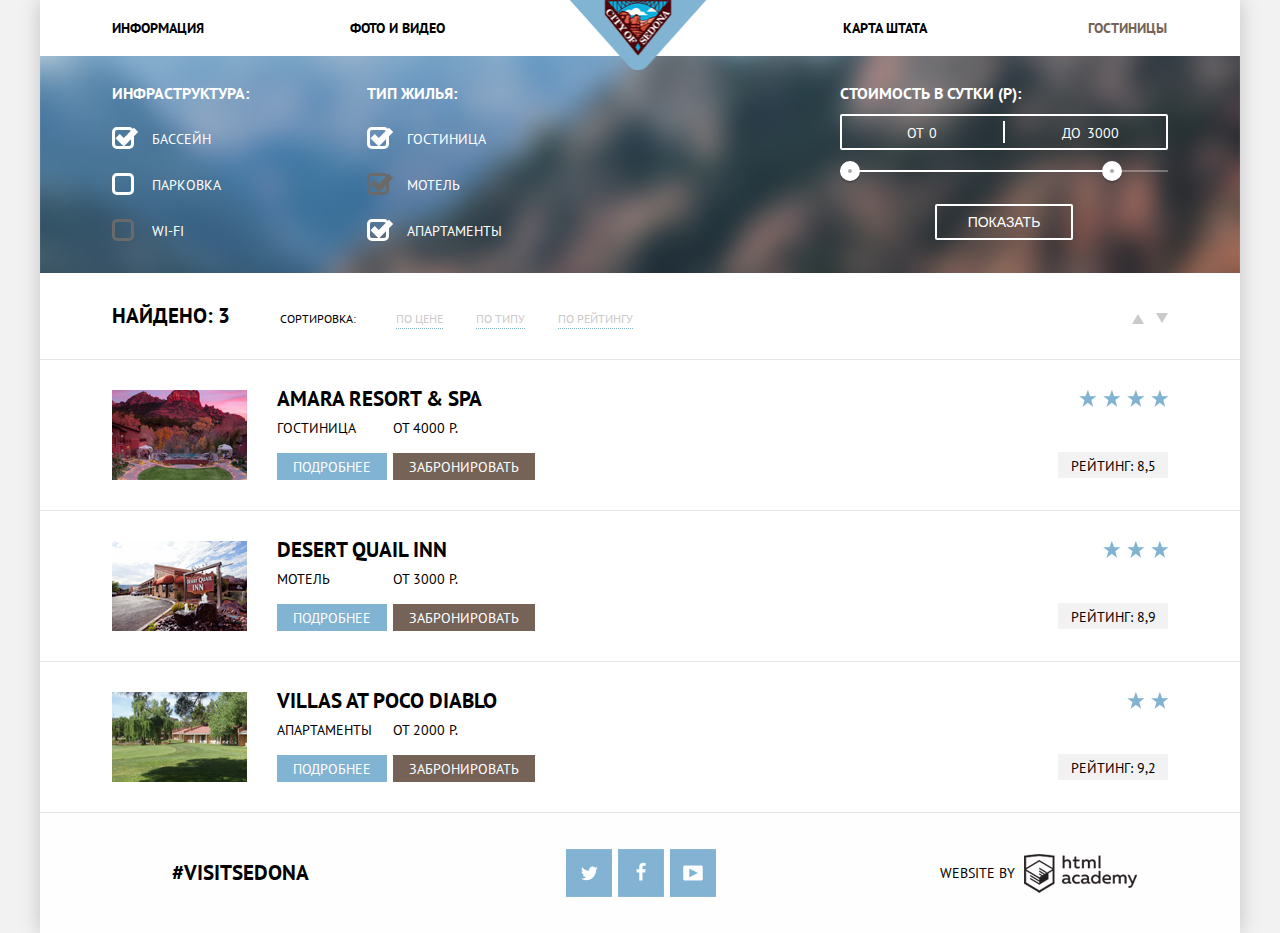
==== commit 2ef7a9ff: "Исправила ошибки в стилях. Оптимизировала запись стилей" ====
--- a/hotels.html
+++ b/hotels.html
@@ -8,200 +8,201 @@
     <link href="css/style.css" rel="stylesheet">
   </head>
   <body>
-    <main class="main-container">
-    <header class="main-header">
-      <nav class="main-navigation">
-        <ul>
-          <div class="main-navigation-left">
-           <li>
-             <a href="#">Информация</a>
-           </li>
-           <li>
-             <a href="#">Фото и видео</a>
-           </li>
-          </div>
-          <div class="main-navigation-right">
-           <li>
-             <a href="#">Карта штата</a>
-           </li>
-           <li class="active">
-             <a>Гостиницы</a>
-           </li>
-          </div>
-        </ul>
-      </nav>
-      <div class="index-logo-sedona">
-        <a class="logo-sedona" href="index.html">
-          <img src="img/city-of-sedona.png" width="137" height="70" alt="city of sedona">
-        </a>
-      </div>
-    </header>
-    <main class="container-hotels">
-      <form class="search-filter" action="https://echo.htmlacademy.ru" method="get">
-        <div class="search-filter-infrastructure">
-          <h3 class="title">Инфраструктура:</h3>
-          <div class="field type-checked">
-            <input id="pool" type="checkbox" checked>
-            <span class="checkbox-indicator"></span>
-            <label for="pool">Бассейн</label>
-          </div>
-          <div class="field">
-            <input id="parking" type="checkbox">
-            <span class="checkbox-indicator"></span>
-            <label for="parking">Парковка</label>
-          </div>
-          <div class="field">
-            <input id="wi-fi" type="checkbox" disabled />
-            <span class="checkbox-indicator disabled"></span>
-            <label for="wi-fi">wi-fi</label>
-          </div>
+    <div class="main-container">
+      <header class="main-header">
+        <nav class="main-navigation">
+          <ul>
+            <li class="information">
+              <a href="#">Информация</a>
+            </li>
+            <li class="photo">
+              <a href="#">Фото и видео</a>
+            </li>
+            <li class="map-state">
+              <a href="#">Карта штата</a>
+            </li>
+            <li class="active hotels">
+              <a >Гостиницы</a>
+            </li>
+          </ul>
+        </nav>
+        <div class="index-logo-sedona">
+          <a class="logo-sedona" href="index.html">
+            <img src="img/city-of-sedona.png" width="137" height="70" alt="city of sedona">
+          </a>
         </div>
-        <div class="search-filter-type">
-          <h3 class="title">Тип жилья:</h3>
-          <div class="field type-checked">
-            <input id="hotel" type="checkbox" checked>
-            <span class="checkbox-indicator"></span>
-            <label for="hotel">Гостиница</label>
-          </div>
-          <div class="field type-checked">
-            <input id="motel" type="checkbox" checked disabled />
-            <span class="checkbox-indicator disabled-checked"></span>
-            <label for="parking">Мотель</label>
-          </div>
-          <div class="field type-checked">
-            <input id="apartments" type="checkbox" checked>
-            <span class="checkbox-indicator"></span>
-            <label for="apartments">Апартаменты</label>
-          </div>
-        </div>
-        <div class="search-filter-cost">
-          <h3 class="title price">Стоимость в сутки (р):</h3>
-          <div class="price-controls">
-            <label class="min-price">от <input type="text" name="min-price" value="0"></label>
-            <label class="max-price">до <input type="text" name="max-price" value="3000"></label>
-          </div>
-          <div class="range-controls">
-            <div class="scale">
-              <div class="bar"></div>
-            </div>
-            <div class="range-toggle range-toggle-min"></div>
-            <div class="range-toggle range-toggle-max"></div>
-          </div>
-          <button class="btn-transparent" type="submit">Показать</button>
-        </div>
-      </form>
-      <div class="result">
-        <div class="result-filter">
-          <b class="search-number">Найдено: 3</b>
-          <p class="sorting">Сортировка:</p>
-          <nav class="search-navigation">
-            <ul>
-              <li class="search-navigation-cost">
-                <a href="#">По цене</a>
-              </li>
-              <li class="search-navigation-type">
-                <a href="#">По типу</a>
-              </li>
-              <li class="search-navigation-rating">
-                <a href="#">По рейтингу</a>
-              </li>
-            </ul>
-          </nav>
-          <div class="up-down">
-            <a class="filter-up" href="#"></a>
-            <a class="filter-down" href="#"></a>
-          </div>
-        </div>
-        <div class="result-searching">
-          <article class="hotel">
-            <div class="hotel-img">
-              <img src="img/amara-resort.jpg" width="135" height="90" alt="Amara Resort&Spa">
-            </div>
-            <div class="hotel-information">
-              <a class="name-type-housing" href="#">Amara Resort & Spa</a>
-              <p class="type-housing">Гостиница</p>
-              <p class="cost">От 4000 р.</p>
-              <a class="btn-detail" href="#">Подробнее</a>
-              <a class="btn-booking" href="#">Забронировать</a>
-            </div>
-            <div class="raiting-stars">
-              <ul class="raiting-number-stars">
-                <li class="star">1
+      </header>
+      <main class="container-hotels">
+        <form class="search-filter" action="https://echo.htmlacademy.ru" method="get">
+          <div class="search-filter-infrastructure">
+            <h3 class="title">Инфраструктура:</h3>
+            <div class="field type-checked">
+              <label for="pool">Бассейн
+              <input class="checkbox" id="pool" type="checkbox" checked>
+              <span class="checkbox-indicator"></span>
+              </label>
+            </div>
+            <div class="field">
+              <label for="parking">Парковка
+              <input class="checkbox" id="parking" type="checkbox">
+              <span class="checkbox-indicator"></span>
+              </label>
+            </div>
+            <div class="field">
+              <label for="wi-fi">wi-fi
+              <input class="checkbox" id="wi-fi" type="checkbox" disabled/>
+              <span class="checkbox-indicator disabled"></span>
+              </label>
+            </div>
+          </div>
+          <div class="search-filter-type">
+            <h3 class="title">Тип жилья:</h3>
+            <div class="field type-checked">
+              <label for="hotel">Гостиница
+              <input class="checkbox" id="hotel" type="checkbox" checked>
+              <span class="checkbox-indicator"></span>
+              </label>
+            </div>
+            <div class="field type-checked">
+              <label for="motel">Мотель
+              <input class="checkbox" id="motel" type="checkbox" checked disabled/>
+              <span class="checkbox-indicator disabled-checked"></span>
+              </label>
+            </div>
+            <div class="field type-checked">
+              <label for="apartments">Апартаменты
+              <input class="checkbox" id="apartments" type="checkbox" checked>
+              <span class="checkbox-indicator"></span>
+              </label>
+            </div>
+          </div>
+          <div class="search-filter-cost">
+            <h3 class="title price">Стоимость в сутки (р):</h3>
+            <div class="price-controls">
+              <label class="min-price">от <input type="text" name="min-price" value="0"></label>
+              <label class="max-price">до <input type="text" name="max-price" value="3000"></label>
+            </div>
+            <div class="range-controls">
+              <div class="scale">
+                <div class="bar"></div>
+              </div>
+              <div class="range-toggle range-toggle-min"></div>
+              <div class="range-toggle range-toggle-max"></div>
+            </div>
+            <button class="btn-transparent" type="submit">Показать</button>
+          </div>
+        </form>
+        <div class="result">
+          <div class="result-filter">
+            <b class="search-number">Найдено: 3</b>
+            <p class="sorting">Сортировка:</p>
+            <nav class="search-navigation">
+              <ul>
+                <li class="search-navigation-cost">
+                  <a href="#">По цене</a>
                 </li>
-                <li class="star">2
+                <li class="search-navigation-type">
+                  <a href="#">По типу</a>
                 </li>
-                <li class="star">3
-                </li>
-                <li class="star">4
+                <li class="search-navigation-rating">
+                  <a href="#">По рейтингу</a>
                 </li>
               </ul>
-              <p class="rating">Рейтинг: 8,5</p>
-            </div>
-          </article>
-          <article class="motel">
-            <div class="hotel-img">
-              <img src="img/desert-quail-inn.jpg" width="135" height="90" alt="Desert Quail Inn">
-            </div>
-            <div class="hotel-information">
-              <a class="name-type-housing" href="#">Desert Quail Inn</a>
-              <p class="type-housing">Мотель</p>
-              <p class="cost">От 3000 р.</p>
-              <a class="btn-detail" href="#">Подробнее</a>
-              <a class="btn-booking" href="#">Забронировать</a>
-            </div>
-            <div class="raiting-stars">
-              <ul class="raiting-number-stars">
-                <li class="star">1
-                </li>
-                <li class="star">2
-                </li>
-                <li class="star">3
-                </li>
-              </ul>
-              <p class="rating">Рейтинг: 8,9</p>
-            </div>
-          </article>
-          <article class="apartments">
-            <div class="hotel-img">
-              <img src="img/villas-at-poco-diablo.jpg" width="135" height="90" alt="Villas at Poco Diablo">
-            </div>
-            <div class="hotel-information">
-              <a class="name-type-housing" href="#">Villas At Poco Diablo</a>
-              <p class="type-housing">Апартаменты</p>
-              <p class="cost">От 2000 р.</p>
-              <a class="btn-detail" href="#">Подробнее</a>
-              <a class="btn-booking" href="#">Забронировать</a>
-            </div>
-            <div class="raiting-stars">
-              <ul class="raiting-number-stars">
-                <li class="star">1
-                </li>
-                <li class="star">2
-                </li>
-              </ul>
-              <p class="rating">Рейтинг: 9,2</p>
-            </div>
-          </article>
+            </nav>
+            <div class="up-down">
+              <a class="filter-up" href="#"></a>
+              <a class="filter-down" href="#"></a>
+            </div>
+          </div>
+          <div class="result-searching">
+            <article class="hotel">
+              <div class="hotel-img">
+                <img src="img/amara-resort.jpg" width="135" height="90" alt="Amara Resort&Spa">
+              </div>
+              <div class="hotel-information">
+                <a class="name-type-housing" href="#">Amara Resort & Spa</a>
+                <p class="type-housing">Гостиница</p>
+                <p class="cost">От 4000 р.</p>
+                <a class="btn-detail" href="#">Подробнее</a>
+                <a class="btn-booking" href="#">Забронировать</a>
+              </div>
+              <div class="raiting-stars">
+                <ul class="raiting-number-stars">
+                  <li class="star">1
+                  </li>
+                  <li class="star">2
+                  </li>
+                  <li class="star">3
+                  </li>
+                  <li class="star">4
+                  </li>
+                </ul>
+                <p class="rating">Рейтинг: 8,5</p>
+              </div>
+            </article>
+            <article class="motel">
+              <div class="hotel-img">
+                <img src="img/desert-quail-inn.jpg" width="135" height="90" alt="Desert Quail Inn">
+              </div>
+              <div class="hotel-information">
+                <a class="name-type-housing" href="#">Desert Quail Inn</a>
+                <p class="type-housing">Мотель</p>
+                <p class="cost">От 3000 р.</p>
+                <a class="btn-detail" href="#">Подробнее</a>
+                <a class="btn-booking" href="#">Забронировать</a>
+              </div>
+              <div class="raiting-stars">
+                <ul class="raiting-number-stars">
+                  <li class="star">1
+                  </li>
+                  <li class="star">2
+                  </li>
+                  <li class="star">3
+                  </li>
+                </ul>
+                <p class="rating">Рейтинг: 8,9</p>
+              </div>
+            </article>
+            <article class="apartments">
+              <div class="hotel-img">
+                <img src="img/villas-at-poco-diablo.jpg" width="135" height="90" alt="Villas at Poco Diablo">
+              </div>
+              <div class="hotel-information">
+                <a class="name-type-housing" href="#">Villas At Poco Diablo</a>
+                <p class="type-housing">Апартаменты</p>
+                <p class="cost">От 2000 р.</p>
+                <a class="btn-detail" href="#">Подробнее</a>
+                <a class="btn-booking" href="#">Забронировать</a>
+              </div>
+              <div class="raiting-stars">
+                <ul class="raiting-number-stars">
+                  <li class="star">1
+                  </li>
+                  <li class="star">2
+                  </li>
+                </ul>
+                <p class="rating">Рейтинг: 9,2</p>
+              </div>
+            </article>
+          </div>
         </div>
-      </div>
-    </main>
-    <footer class="main-footer-hotels">
-      <div class="main-footer-layout">
-        <section class="footer-hashtag">
-          <a class="visitsedona" href="#">#visitsedona</a>
-        </section>
-        <section class="footer-social">
-          <a class="social-btn social-btn-tweet" href="#">Твиттер</a>
-          <a class="social-btn social-btn-fb" href="#">Фейсбук</a>
-          <a class="social-btn social-btn-yt" href="#">Ютюб</a>
-        </section>
-        <section class="footer-copyright">
-          <p class="copyright">WEBSITE BY</p>
-          <a class="copyright-logo" href="https://htmlacademy.ru">HTML</a>
-       </section>
-      </div>
-    </footer>
-  </main>
-
+      </main>
+      <footer class="main-footer-hotels">
+        <div class="main-footer-layout">
+          <section class="footer-hashtag">
+            <a class="visitsedona" href="#">#visitsedona</a>
+          </section>
+          <section class="footer-social">
+            <a class="social-btn social-btn-tweet" href="#">Твиттер</a>
+            <a class="social-btn social-btn-fb" href="#">Фейсбук</a>
+            <a class="social-btn social-btn-yt" href="#">Ютюб</a>
+          </section>
+          <section class="footer-copyright">
+            <p class="copyright">WEBSITE BY</p>
+            <a class="copyright-logo" href="https://htmlacademy.ru">HTML</a>
+         </section>
+        </div>
+      </footer>
+    </div>
   </body>
 </html>
--- a/css/style.css
+++ b/css/style.css
@@ -1,173 +1,193 @@
 body {
+  font: normal 14px/21px "PT Sans", "Arial", sans-serif;
+  text-transform: uppercase;
+  color: black;
   background-color: #f2f2f2;
-  font-size: 14px;
-  line-height: 21px;
+}
+
+h2 {
+  font: normal bold 21px/21px "PT Sans", "Arial", sans-serif;
+  text-transform: uppercase;
   color: black;
-  font-weight: normal;
-  font-family: "PT Sans", "Arial", sans-serif;
+}
+
+h3 {
+  font: normal bold 16px/21px "PT Sans", "Arial", sans-serif;
   text-transform: uppercase;
-}
-h2 {
-  font-size: 21px;
-  line-height: 21px;
-  color: black;
-  font-weight: bold;
-  font-family: "PT Sans", "Arial", sans-serif;
-  text-transform: uppercase;
-}
-h3 {
-  font-size: 16px;
-  line-height: 21px;
   color: white;
-  font-weight: bold;
-  font-family: "PT Sans", "Arial", sans-serif;
-  text-transform: uppercase;
-}
+}
+
 .main-container {
   position: relative;
+  width: 1200px;
+  margin: auto;
   background-color: #ffffff;
-  width: 1200px;
-  margin: 0;
-  margin-right: auto;
-  margin-left: auto;
   box-shadow: 0 0 20px 0 rgba(0, 0, 0, 0.2);
 }
+
 .title {
+  margin-top: 0;
   margin-bottom: 25px;
-  margin-top: 0;
-  margin-top: 0;
-}
+}
+
 .main-header {
   position: relative;
 }
+
 .main-navigation ul {
   display: flex;
-  list-style-type: none;
   list-style: none;
-  margin-top: 0;
-  margin-bottom: 0;
+  margin: 0;
   margin-left: -40px;
 }
 
-.main-navigation-right {
-  margin-left: auto;
-}
 .main-navigation li {
   display: inline-block;
-  font-size: 14px;
-  line-height: 26px;
-  font-weight: bold;
+  font: bold 14px/26px "PT Sans", "Arial", sans-serif;
   vertical-align: top;
 }
+
 .main-navigation a {
   display: block;
-  padding-top: 15px;
-  padding-bottom: 15px;
+  width: 240px;
+  padding: 15px 0;
   color: black;
   text-decoration: none;
-  width: 240px;
-  text-align: center;
-}
+  text-align: center;
+}
+
 .main-navigation a:hover {
   color: #81b3d2;
 }
+
 .main-navigation a:focus {
   color: #cacaca;
 }
+
+.main-navigation .information a {
+  width: 235px;
+  margin-right: 5px;
+}
+
+.main-navigation .photo a {
+  width: 235px;
+  margin-right: 5px;
+}
+
+.main-navigation .map-state {
+  margin-left: auto;
+}
+
+.main-navigation .map-state a {
+  width: 231px;
+  padding-left: 9px;
+}
+
+.main-navigation .hotels {
+  margin-left: 0;
+}
+.main-navigation .hotels a {
+  width: 225px;
+  margin-left: 0;
+  padding-left: 15px;
+}
+
 .main-navigation .active a {
   color: #766357;
 }
+
 .index-logo-sedona {
   position: absolute;
   top: 0px;
   left: 530px;
 }
+
 .container {
   width: 1200px;
   margin: 0 auto;
-  padding: 0 ;
-}
+  padding: 0;
+}
+
 .intro-img {
+  min-height: 510px;
   background: url("../img/background-main.jpg") no-repeat;
-    min-height: 510px;
-}
-.index-intro-img{
+}
+
+.index-intro-img {
   width: 458px;
-  margin-left: auto;
-  margin-right: auto;
+  margin: auto;
   padding-top: 77px;
 }
+
 .index-content-promo {
-  background-color: #ffffff;
+  display: inline-block;
   width: 1200px;
-  text-align: center;
   padding-top: 59px;
   padding-bottom: 50px;
-  display: inline-block;
-}
+  text-align: center;
+  background-color: #ffffff;
+}
+
 .content-promo {
   display: block;
+  width: 440px;
+  margin: auto;
+  margin-bottom: 28px;
   font-size: 21px;
   line-height: 26px;
   text-align: center;
-  width: 440px;
-  margin-right: auto;
-  margin-left: auto;
-  margin-bottom: 28px;
-}
+}
+
 .promo-5reason {
   display: block;
+  margin: 0;
   line-height: 26px;
-  margin-top: 0;
-  margin-bottom: 0;
-}
+}
+
 .index-content-first {
   display: flex;
 }
+
 .content-first {
-  background-color: #81b3d2;
-  text-align: center;
-  color: white;
   width: 400px;
   min-height: 257px;
-}
+  text-align: center;
+  color: white;
+  background-color: #81b3d2;
+}
+
 .content-name-first {
-  color: white;
+  margin: 0 140px;
   padding-top: 52px;
   padding-bottom: 25px;
-  margin-right: 140px;
-  margin-left: 140px;
-  margin-top: 0;
-  margin-bottom: 0;
-}
+  color: white;
+}
+
 .number {
-  margin-top: 0;
-  margin-bottom: 0;
-}
+  margin: 0;
+}
+
 .content-description-first {
-  margin-right: 58px;
-  margin-left: 58px;
+  margin: 0 58px;
   padding-top: 20px;
-  margin-top: 0;
-  margin-bottom: 0;
-}
+}
+
 .content-first-img {
   width: 800px;
   height: 257px;
-  }
-  .content-img {
-  width: 100%;
-  height: 100%;
-  }
+}
+
 .index-content-tourism {
   display: flex;
   min-height: 330px;
 }
+
 .index-content {
- position: relative;
-  text-align: center;
+  position: relative;
   width: 400px;
-}
+  text-align: center;
+}
+
 .housing::before {
   content: "";
   position: absolute;
@@ -178,6 +198,7 @@
   background: url("../img/spritesheet.png") no-repeat;
   background-position: -182px -5px;
 }
+
 .food::before {
   content: "";
   position: absolute;
@@ -188,6 +209,7 @@
   background: url("../img/spritesheet.png") no-repeat;
   background-position: -98px -5px;
 }
+
 .souvenirs::before {
   content: "";
   position: absolute;
@@ -198,162 +220,156 @@
   background: url("../img/spritesheet.png") no-repeat;
   background-position: -241px -87px;
 }
-.content-name{
+
+.content-name {
+  margin: 0;
   padding-top: 158px;
-  margin-top: 0;
-  margin-bottom: 0;
-}
+}
+
 .content-description-tourism {
-  margin-right: 49px;
-  margin-left: 49px;
+  margin: 0 49px;
   padding-top: 25px;
-  margin-top: 0;
-  margin-bottom: 0;
-}
+}
+
 .index-content-second {
   display: flex;
 }
+
 .content-second-img {
   width: 800px;
   height: 257px;
 }
+
 .content-second {
-  background-color: #81b3d2;
-  color: white;
-  text-align: center;
   width: 400px;
   min-height: 257px;
-}
+  text-align: center;
+  color: white;
+  background-color: #81b3d2;
+}
+
 .content-name-second {
-  color: white;
+  margin: 0 123px;
   padding-top: 52px;
   padding-bottom: 25px;
-  margin-right: 123px;
-  margin-left: 123px;
-  margin-top: 0;
-  margin-bottom: 0;
-}
+  color: white;
+}
+
 .content-description-second {
-  margin-right: 48px;
-  margin-left: 48px;
+  margin: 0 48px;
   padding-top: 21px;
-  margin-top: 0;
-  margin-bottom: 0;
-}
+}
+
 .index-content-advantages {
+  display: flex;
+  min-height: 257px;
   background-color: #eeeeee;
-  display: flex;
-  min-height: 257px;
-}
+}
+
 .index-advantages {
-  text-align: center;
   width: 400px;
-}
+  text-align: center;
+}
+
 .content-name-advantages {
-  margin-right: 140px;
-  margin-left: 140px;
+  margin: 0 140px;
   padding-top: 45px;
   padding-bottom: 23px;
-  margin-top: 0;
-  margin-bottom: 0;
-}
+}
+
 .content-description-advantages {
-  margin-right: 68px;
-  margin-left: 68px;
+  margin: 0 68px;
   padding-top: 21px;
-  margin-top: 0;
-  margin-bottom: 0;
-}
+}
+
 .index-content-booking {
+  margin: auto;
   padding-top: 52px;
-  margin-right: auto;
-  margin-left: auto;
-}
+}
+
 .content-interest {
-  text-align: center;
+  display: block;
+  margin-bottom: 30px;
+  font-size: 30px;
   line-height: 24px;
-  display: block;
-  font-size: 30px;
-  margin-bottom: 30px;
-}
+  text-align: center;
+}
+
 .date {
   display: block;
-  text-align: center;
+  width: 440px;
+  margin: auto;
   font-size: 14px;
   line-height: 24px;
-  width: 440px;
-  margin-right: auto;
-  margin-left: auto;
-  margin-top: 0;
-  margin-bottom: 0;
-}
+  text-align: center;
+}
+
 .opend {
+  position: relative;
   display: block;
-  position: relative;
-}
+}
+
 .btn-search {
   display: block;
-  font-size: 21px;
-  line-height: 26px;
-  text-align: center;
-  font-weight: bold;
-  text-decoration: none;
-  background-color: #766357;
-  color: white;
   width: 568px;
   min-height: 57px;
+  margin: auto;
+  margin-top: 47px;
   padding-top: 30px;
-  margin-right: auto;
-  margin-left: auto;
-  margin-top: 47px;
-}
+  font: bold 21px/26px "PT Sans", "Arial", sans-serif;
+  text-align: center;
+  text-decoration: none;
+  color: white;
+  background-color: #766357;
+}
+
 .appointment-form {
+  position: absolute;
+  left: 316px;
+  z-index: 2;
+  display: block;
+  width: 458px;
+  height: 340px;
+  padding: 55px;
+  padding-bottom: 0;
   font-size: 14px;
   font-weight: bold;
-  width: 458px;
-  height: 340px;
-  padding-top: 55px;
-  position: absolute;
-  display: block;
-  z-index: 2;
   background-color: white;
-  left: 316px;
-  padding-left: 55px;
-  padding-right: 55px;
   box-shadow: 0 0 20px 0 rgba(0, 0, 0, 0.2);
 }
+
 .appointment-form input[type="text"] {
-  font-size: 14px;
-  line-height: 26px;
-  font-weight: bold;
-  font-family: "PT Sans", "Arial", sans-serif;
+  height: 26px;
+  width: 333px;
+  margin: 0;
+  padding: 6px 0 6px 13px;
+  font: bold 14px/26px "PT Sans", "Arial", sans-serif;
+  text-transform: uppercase;
   color: #000000;
-  text-transform: uppercase;
-  height: 26px;
-  width: 303px;
-  margin: 0;
-  padding-top: 6px;
-  padding-bottom: 6px;
-  padding-left: 13px;
   background-color: #f2f2f2;
   border: none;
 }
+
 .appointment-form input[type="text"]:hover {
   color: #000000;
   background-color: #ebebeb;
 }
+
 .appointment-form input[type="text"]:focus {
   color: #000000;
   background-color: #ffffff;
 }
+
 .appointment-form .adults-children input {
   width: 38px;
   padding-left: 0;
   text-align: center;
 }
 
-.calendar-departure,
-.calendar-chech-in {
+.calendar {
+  position: absolute;
+  top: 7px;
+  left: 425px;
   display: inline-block;
   width: 21px;
   height: 22px;
@@ -362,124 +378,170 @@
   background: url("../img/spritesheet.png") no-repeat center;
   background-position: -5px -5px;
 }
+
+.calendar:hover {
+  position: absolute;
+  top: 7px;
+  left: 425px;
+  display: inline-block;
+  width: 21px;
+  height: 22px;
+  margin: 0;
+  vertical-align: top;
+  background: url("../img/spritesheet.png") no-repeat center;
+  background-position: -36px -5px;
+}
+
+.calendar:focus {
+  position: absolute;
+  top: 7px;
+  left: 425px;
+  display: inline-block;
+  width: 21px;
+  height: 22px;
+  margin: 0;
+  vertical-align: top;
+  background: url("../img/spritesheet.png") no-repeat center;
+  background-position: -67px -5px;
+}
+
 .check-in,
 .departure {
+  position: relative;
+  display: flex;
+  align-items: center;
   margin-bottom: 30px;
-  display: flex;
-  align-items: center;
-}
+}
+
 .appointment-form .check-in label {
   margin-right: 21px;
 }
+
 .appointment-form .departure label {
   margin-right: 18px;
 }
+
 .appointment-form .adults-children{
   display: flex;
   align-items: center;
   margin-bottom: 54px;
 }
+
 .appointment-form .adults {
   margin-right: 41px;
 }
+
 .appointment-form .children {
   margin-left: 53px;
   margin-right: 27px;
 }
+
 .appointment-form .btn {
-  border: none;
+  position: relative;
   height: 38px;
   width: 38px;
+  font-weight: bold;
+  color: #a9a9a9;
   background-color: #f2f2f2;
-  color: #a9a9a9;
-  font-weight: bold;
+  border: none;
   cursor: pointer;
-  position: relative;
-}
-  .appointment-form .increase::before,
-  .appointment-form .increase::after {
+}
+
+.appointment-form .increase::before,
+.appointment-form .increase::after {
   content: "";
   position: absolute;
+  left: 12px;
+  top: 18px;
   width: 12px;
   height: 3px;
   background-color: #a9a9a9;
+}
+
+.appointment-form .increase::after {
+  transform: rotate(90deg);
+}
+
+.appointment-form .reduce::before {
+  content: "";
+  position: absolute;
   left: 12px;
   top: 18px;
-}
-.appointment-form .increase::after {
-  transform: rotate(90deg);
-}
-.appointment-form .reduce::before {
-  content: "";
-  position: absolute;
   width: 12px;
   height: 3px;
   background-color: #a9a9a9;
-  left: 12px;
-  top: 18px;
+}
+
+.appointment-form .increase:hover:before,
+.appointment-form .increase:hover:after,
+.appointment-form .reduce:hover:before{
+  background-color: #000000;
+}
+
+.appointment-form .increase:focus:before,
+.appointment-form .increase:focus:after
+.appointment-form .reduce:focus:before{
+  background-color: #81b3d2;
 }
 
 .appointment-form .find-hotels {
   display: block;
-  font-size: 21px;
-  line-height: 26px;
-  font-family: "PT Sans", "Arial", sans-serif;
-  text-transform: uppercase;
-  border: none;
-  text-align: center;
-  font-weight: bold;
-  text-decoration: none;
-  background-color: #81b3d2;
-  color: white;
   width: 458px;
   min-height: 58px;
+  font: bold 21px/26px "PT Sans", "Arial", sans-serif;
+  text-transform: uppercase;
+  text-align: center;
+  text-decoration: none;
+  color: white;
+  background-color: #81b3d2;
+  border: none;
   cursor: pointer;
 }
+
 .appointment-form .find-hotels:hover {
   background-color: #669ec0;
 }
+
 .appointment-form .find-hotels:focus {
   background-color: #5496bd;
   color: #85b0cd;
 }
+
 .map {
   background: url("../img/background-map.jpg") no-repeat;
   height: 593px;
 }
+
 .main-footer {
-  background-color: rgba(254, 254, 254, 0.9);
-  padding-top: 36px;
-  padding-bottom: 36px;
-  padding-left: 132px;
-  padding-right: 103px;
   position: absolute;
   bottom: 0;
   width: 965px;
-}
+  padding: 36px 103px 36px 132px;
+  background-color: rgba(254, 254, 254, 0.9);
+}
+
 .main-footer-hotels {
+  padding: 36px 103px 36px 132px;
   background-color: rgba(254, 254, 254, 0.9);
-  padding-top: 36px;
-  padding-bottom: 36px;
-  padding-left: 132px;
-  padding-right: 103px;
-}
+}
+
 .main-footer-layout {
   display: flex;
   align-items: center;
 }
+
 .footer-hashtag a {
-  font-size: 21px;
-  line-height: 26px;
+  margin-right: 254px;
+  font: bold 21px/26px "PT Sans", "Arial", sans-serif;
+  text-decoration: none;
+  text-align: center;
   color: black;
-  font-weight: bold;
-  font-family: "PT Sans", "Arial", sans-serif;
-  text-decoration: none;
-  text-align: center;
-  margin-right: 254px;
-}
+}
+
 .footer-social {
   font-size: 0;
 }
+
 .social-btn {
   display: inline-block;
   width: 46px;
@@ -489,100 +551,118 @@
   text-decoration: none;
   background: url("../img/spritesheet.png") no-repeat center;
 }
+
 .social-btn-tweet {
  background-position: -174px -203px;
 }
+
 .social-btn-fb {
   background-position: -267px -5px;
 }
+
 .social-btn-yt {
   background-position: -5px -87px;
 }
+
 .social-btn-tweet:hover {
   background-position: -184px -87px;
 }
+
 .social-btn-fb:hover {
   background-position: -185px -145px;
 }
+
 .social-btn-yt:hover {
   background-position: -5px -145px;
 }
+
 .social-btn-tweet:focus {
   background-position: -5px -203px;
 }
+
 .social-btn-fb:focus {
   background-position: -61px -203px;
 }
 .social-btn-yt:focus {
   background-position: -118px -203px;
 }
+
 .footer-copyright {
   display: flex;
+  margin-left: auto;
   font-size: 14px;
-  margin-left: auto;
-  align-items: center
-}
+  align-items: center;
+}
+
 .copyright {
+  margin: 0;
   margin-right: 9px;
-  margin-top: 0;
-  margin-bottom: 0;
-}
+}
+
 .copyright-logo {
-  font-size: 0;
-  margin-left: auto;
   width: 113px;
   height: 39px;
+  margin-left: auto;
+  font-size: 0;
   vertical-align: top;
   text-decoration: none;
   background: url("../img/spritesheet.png") no-repeat center;
   background-position: -5px -261px;
 }
+
 .copyright-logo:hover {
   background-position: -61px -87px;
 }
+
 .copyright-logo:focus {
   background-position: -61px -136px;
 }
+
+
+
 .search-filter {
   display: flex;
+  min-height: 190px;
   background: url("../img/background-hotels.jpg") no-repeat;
   font-size: 14px;
   color: white;
-  height: 190px;
   padding-top: 27px;
 }
+
+.field {
+  min-height: 22px;
+  margin-bottom: 24px;
+}
+
 .search-filter input[type="checkbox"] {
   display: none;
 }
+
 .search-filter-infrastructure label,
- .search-filter-type label{
+.search-filter-type label {
+  position: relative;
   margin-left: 40px;
   cursor: pointer;
 }
+
 .search-filter-infrastructure {
-  font-size: 14px;
   width: 240px;
   margin-left: 72px;
   margin-right: 0;
-  margin-bottom: 20px;
-}
-.search-filter .field {
-  position: relative;
-
-}
-.search-filter-infrastructure input[type="checkbox"] + .checkbox-indicator,
-.search-filter-type input[type="checkbox"] + .checkbox-indicator {
+  font-size: 14px;
+}
+
+.checkbox + .checkbox-indicator {
   position: absolute;
   top: -3px;
-  left: 0;
-  width: 18px;
-  height: 18px;
+  left: -40px;
+  width: 16px;
+  height: 16px;
   border: 3px solid #ffffff;
   border-radius: 5px;
-  cursor: pointer;
-}
-
-.search-filter .field input[type="checkbox"]:checked + .checkbox-indicator::before {
+}
+
+.checkbox:checked + .checkbox-indicator::before {
   content: "";
   position: absolute;
   top: 7px;
@@ -591,40 +671,46 @@
   height: 6px;
   background-color: #ffffff;
 }
-.search-filter .field input[type="checkbox"]:checked + .checkbox-indicator::after {
+
+.checkbox:checked + .checkbox-indicator::after {
   content: "";
   position: absolute;
   top: 4px;
   left: 4px;
-  width: 23px;
+  width: 20px;
   height: 6px;
   background-color: #ffffff;
 }
-.search-filter .field input[type="checkbox"]:checked + .checkbox-indicator::before {
+
+.checkbox + .checkbox-indicator::before {
   transform: rotate(45deg);
 }
-.search-filter .field input[type="checkbox"]:checked + .checkbox-indicator::after {
+
+.checkbox + .checkbox-indicator::after {
   transform: rotate(-45deg);
 }
+
 .search-filter input[type="checkbox"] + .disabled {
   position: absolute;
   top: -3px;
-  left: 0;
-  width: 18px;
-  height: 18px;
+  left: -40px;
+  width: 16px;
+  height: 16px;
   border: 3px solid #6a6a6a;
   border-radius: 5px;
 }
+
 .search-filter input[type="checkbox"] + .disabled-checked {
   position: absolute;
   top: -3px;
-  left: 0;
-  width: 18px;
-  height: 18px;
+  left: -40px;
+  width: 16px;
+  height: 16px;
   border: 3px solid #6a6a6a;
   border-radius: 5px;
 }
-.search-filter .field input[type="checkbox"]:checked + .disabled-checked::before {
+
+.checkbox + .disabled-checked::before {
   content: "";
   position: absolute;
   top: 7px;
@@ -633,33 +719,42 @@
   height: 6px;
   background-color: #6a6a6a;
 }
-.search-filter .field input[type="checkbox"]:checked + .disabled-checked::after {
+
+.checkbox + .disabled-checked::after {
   content: "";
   position: absolute;
   top: 4px;
   left: 4px;
-  width: 23px;
+  width: 20px;
   height: 6px;
   background-color: #6a6a6a;
 }
-.search-filter .field input[type="checkbox"]:checked + .disabled-checked::before {
+
+.checkbox:checked + .disabled-checked::before {
   transform: rotate(45deg);
-}
-.search-filter .field input[type="checkbox"]:checked + .disabled-checked::after {
+  background-color: #6a6a6a;
+}
+
+.checkbox:checked + .disabled-checked::after {
   transform: rotate(-45deg);
-}
+  background-color: #6a6a6a;
+}
+
 .search-filter-type {
   width: 288px;
   padding-left: 15px;
 }
+
 .search-filter-cost {
   width: 328px;
   margin-right: 72px;
   margin-left: auto;
 }
+
 .price {
   margin-bottom: 10px;
 }
+
 .price-controls {
   position: relative;
   height: 32px;
@@ -668,6 +763,7 @@
   border: 2px solid #ffffff;
   border-radius: 2px;
 }
+
 .price-controls::after {
   content: "";
   position: absolute;
@@ -678,6 +774,7 @@
   background: #ffffff;
   transform: translate(-50%, -50%);
 }
+
 .price-controls label {
   display: inline-block;
   font-size: 14px;
@@ -685,11 +782,13 @@
   vertical-align: top;
   cursor: pointer;
 }
+
 .price-controls .min-price,
 .price-controls .max-price {
   width: 90px;
   padding-left: 65px;
 }
+
 .price-controls input {
   width: 50px;
   margin: 0;
@@ -698,19 +797,23 @@
   background: none;
   border: none;
 }
+
 .range-controls {
   position: relative;
   margin-bottom: 32px;
 }
+
 .range-controls .scale {
   height: 2px;
   background: rgba(255, 255, 255, 0.3);
 }
+
 .range-controls .bar {
   width: 80%;
   height: 2px;
   background: #ffffff;
 }
+
 .range-toggle {
   position: absolute;
   top: -9px;
@@ -722,15 +825,19 @@
   box-shadow: 0 2px 1px 0 rgba(0, 1, 1, 0.2);
   cursor: pointer;
 }
+
 .range-toggle:hover {
   background: #1c4f80;
 }
+
 .range-toggle-min {
   left: 0;
 }
+
 .range-toggle-max {
   left: 80%;
 }
+
 .btn-transparent {
   display: block;
   margin: 0 auto;
@@ -744,72 +851,70 @@
   border-radius: 2px;
   cursor: pointer;
 }
+
 .btn-transparent:hover {
   color: #000000;
   background: #ffffff;
 }
-.field {
-  margin-bottom: 23px;
-  min-height: 22px;
-}
+
 .result-filter {
   display: flex;
   align-items: baseline;
+  padding: 30px 72px;
   font-size: 12px;
-  padding-top: 30px;
-  padding-bottom: 30px;
   border-bottom: 1px solid #e5e5e5;
-  padding-left: 72px;
-  padding-right: 72px
 }
 .search-number {
+  margin-right: 50px;
   font-size: 21px;
   line-height: 26px;
-  margin-right: 50px;
-}
+}
+
 .sorting {
+  margin: 0;
+  margin-right: 40px;
   font-size: 12px;
   line-height: 18px;
-  margin-right: 40px;
-  margin-top: 0;
-  margin-bottom: 0;
-}
+}
+
 .search-navigation ul {
   display: flex;
   list-style-type: none;
-  list-style: none;
-  margin-top: 0;
-  margin-bottom: 0;
+  margin: 0;
   margin-left: -40px;
 }
+
 .search-navigation li {
   display: inline-block;
+  vertical-align: top;
+  margin-right: 33px;
   font-size: 12px;
   line-height: 18px;
-  vertical-align: top;
-  margin-right: 33px;
-}
+}
+
 .search-navigation a {
   display: block;
+  text-align: center;
+  text-decoration: none;
   color: #cacaca;
-  text-decoration: none;
   border-bottom: 1px dotted #81b3d2;
-  text-align: center;
-}
+}
+
 .search-navigation a:focus {
   color: #81b3d2;
-  text-decoration: none;
   border-bottom: none;
 }
+
 .search-navigation a:hover {
   color: #81b3d2;
-  text-decoration: none;
   border-bottom: 1px dotted #81b3d2;
 }
+
 .up-down {
+  position: relative;
   margin-left: auto;
-  position: relative;
-}
+}
+
 .up-down .filter-up {
   position: absolute;
   top: -15px;
@@ -825,6 +930,7 @@
   border: 6px solid transparent;
   border-bottom: 10px solid #000000;
 }
+
 .up-down .filter-up:focus {
   position: absolute;
   top: -15px;
@@ -832,6 +938,7 @@
   border: 6px solid transparent;
   border-bottom: 10px solid #81b3d2;
 }
+
 .up-down .filter-down {
   position: absolute;
   top: -10px;
@@ -839,6 +946,7 @@
   border: 6px solid transparent;
   border-top: 10px solid #cacaca;
 }
+
 .up-down .filter-down:hover {
   position: absolute;
   top: -10px;
@@ -846,6 +954,7 @@
   border: 6px solid transparent;
   border-top: 10px solid #000000;
 }
+
 .up-down .filter-down:focus {
   position: absolute;
   top: -10px;
@@ -854,103 +963,103 @@
   border-top: 10px solid #81b3d2;
 }
 
-
-
 .hotel,
 .motel,
 .apartments {
   display: flex;
+  padding: 30px 72px;
   align-items: center;
   font-size: 14px;
-  padding-top: 30px;
-  padding-bottom: 30px;
   border-bottom: 1px solid #e5e5e5;
-  padding-left: 72px;
-  padding-right: 72px
-}
+}
+
 .hotel-img {
   height: 90px;
   margin-right: 30px;
 }
+
 .name-type-housing {
   display: block;
-  font-family: "PT Sans", "Arial", sans-serif;
-  font-size: 21px;
-  line-height: 26px;
-  font-weight: bold;
+  margin-bottom: 10px;
+  font: bold 21px/18px "PT Sans", "Arial", sans-serif;
   text-decoration: none;
   color: black;
-  margin-bottom: 3px;
-}
+}
+
 .name-type-housing:hover {
   color: #81b3d2;
   text-decoration: none;
 }
+
 .name-type-housing:focus {
   color: #cacaca;
   text-decoration: none;
 }
+
 .hotel-information {
   width: 260px;
   min-height: 90px;
   font-size: 0;
 }
+
 .type-housing,
 .cost {
   display: inline-block;
+  width: 110px;
+  margin: 0 6px 14px 0;
   font-size: 14px;
   line-height: 21px;
+}
+
+.btn-detail {
+  display: inline-block;
   width: 110px;
+  height: 23px;
   margin-right: 6px;
-  margin-top: 9px;
-  margin-bottom: 9px;
-  margin-top: 0;
-  margin-bottom: 0;
-  margin-bottom: 13px;
-}
-.btn-detail {
-  display: inline-block;
-  color: white;
+  padding-top: 4px;
   font-size: 14px;
   line-height: 21px;
+  text-align: center;
+  text-decoration: none;
+  color: white;
   background-color: #81b3d2;
-  width: 110px;
-  height: 23px;
-  padding-top: 4px;
-  text-align: center;
-  margin-right: 6px;
-  text-decoration: none;
   vertical-align: bottom;
 }
+
 .btn-detail:hover {
   background-color: #669ec0;
-  }
+}
+
 .btn-detail:focus {
   color: #94b9d2;
   background-color: #5496bd;
 }
+
 .btn-booking {
   display: inline-block;
-  color: white;
-  font-size: 14px;
-  line-height: 21px;
-  background-color: #766357;
   width: 142px;
   height: 23px;
   padding-top: 4px;
-  text-align: center;
-  text-decoration: none;
+  font-size: 14px;
+  line-height: 21px;
+  text-align: center;
+  text-decoration: none;
+  color: white;
+  background-color: #766357;
   vertical-align: bottom;
 }
+
 .btn-booking:hover {
   background-color: #604e43;
   text-decoration: none;
 }
+
 .btn-booking:focus {
   color: #928a85;
   background-color: #503e33;
   text-decoration: none;
 }
+
 .raiting-stars {
   width: 110px;
   min-height: 90px;
@@ -958,14 +1067,13 @@
 }
 
 .raiting-number-stars {
+  margin: 0 0 41px 7px;
+  padding: 0;
   font-size: 0;
-  margin-left: 7px;
   text-align: right;
-  margin: 0;
-  margin-bottom: 41px;
-  padding: 0;
   list-style: none;
 }
+
 .star {
   display: inline-block;
   width: 17px;
@@ -975,19 +1083,24 @@
   background: url("../img/spritesheet.png") no-repeat center;
   background-position: -5px -40px;
 }
+
 .star:first-child {
   margin-left: 0px;
 }
+
 .rating {
   display: inline-block;
-  background-color: #f2f2f2;
   width: 110px;
   height: 22px;
+  margin: 0;
   padding-top: 4px;
-  margin-bottom: 0;
-  margin-top: 0;
-  text-align: center;
-}
+  text-align: center;
+  background-color: #f2f2f2;
+}
+
+
+
+
 #psd {
 	/* Позиционируем макет */
 	position: absolute;
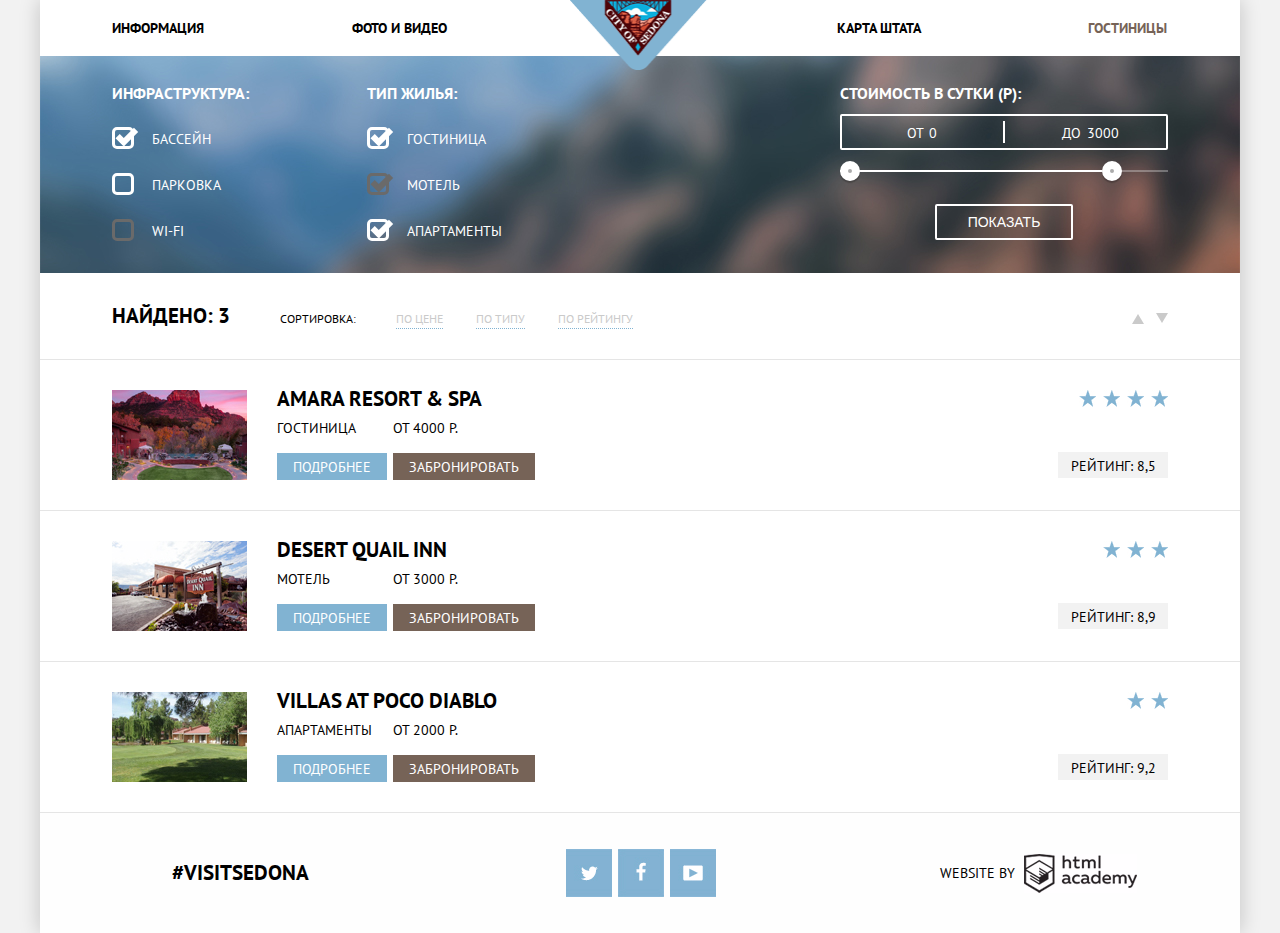
==== commit 54df1b90: "Исправила ошибки по js, по %  в главном меню, по подключению min.css" ====
--- a/hotels.html
+++ b/hotels.html
@@ -5,7 +5,7 @@
     <title>HTML Academy: Седона Гостиницы</title>
     <link href="css/normalize.css" rel="stylesheet">
     <link href="https://fonts.googleapis.com/css?family=PT+Sans:400,700&amp;subset=cyrillic" rel="stylesheet">
-    <link href="css/style.css" rel="stylesheet">
+    <link href="css/style.min.css" rel="stylesheet">
   </head>
   <body>
     <div class="main-container">
@@ -22,7 +22,7 @@
               <a href="#">Карта штата</a>
             </li>
             <li class="active hotels">
-              <a >Гостиницы</a>
+              <a>Гостиницы</a>
             </li>
           </ul>
         </nav>
--- a/css/style.min.css
+++ b/css/style.min.css
@@ -0,0 +1 @@
+body,h2,h3{text-transform:uppercase;color:#000}body{background-color:#f2f2f2;font:14px/21px "PT Sans","Arial",sans-serif}h2,h3{font:700 21px/21px "PT Sans","Arial",sans-serif}h3{font:700 16px/21px "PT Sans","Arial",sans-serif;color:#fff}.main-container{position:relative;width:1200px;margin:auto;background-color:#fff;box-shadow:0 0 20px 0 rgba(0,0,0,.2)}.title{margin-top:0;margin-bottom:25px}.main-header{position:relative}.main-navigation{padding:0 6%}.main-navigation ul{display:-webkit-box;display:-ms-flexbox;display:flex;list-style:none;margin:0 0 0 -40px}.main-navigation li{display:inline-block;width:20%;padding-top:15px;padding-bottom:15px;font:700 14px/26px "PT Sans","Arial",sans-serif;vertical-align:top}.main-navigation a{color:#000;text-decoration:none;text-align:center}.main-navigation a:hover{color:#81b3d2}.main-navigation a:focus{color:#cacaca}.main-navigation .photo a{margin-left:29px}.main-navigation .map-state{margin-left:auto}.main-navigation .map-state a{margin-left:91px}.main-navigation .hotels{margin-left:0}.main-navigation .hotels a{margin-left:131px}.main-navigation .active a{color:#766357}.index-logo-sedona{position:absolute;top:0;left:530px}.container{width:1200px;margin:0 auto;padding:0}.intro-img{min-height:510px;background:url(../img/background-main.jpg) no-repeat}.index-intro-img{width:458px;margin:auto;padding-top:77px}.index-content-promo{display:inline-block;width:1200px;padding-top:59px;padding-bottom:50px;text-align:center;background-color:#fff}.content-promo{display:block;width:440px;margin:auto auto 28px;font-size:21px;line-height:26px;text-align:center}.promo-5reason{display:block;margin:0;line-height:26px}.index-content-first{display:-webkit-box;display:-ms-flexbox;display:flex}.content-first{width:400px;min-height:257px;text-align:center;color:#fff;background-color:#81b3d2}.content-name-first{margin:0 140px;padding-top:52px;padding-bottom:25px;color:#fff}.number{margin:0}.content-description-first{margin:0 58px;padding-top:20px}.content-first-img{width:800px;height:257px}.index-content-tourism{display:-webkit-box;display:-ms-flexbox;display:flex;min-height:330px}.index-content{position:relative;width:400px;text-align:center}.food::before,.housing::before,.souvenirs::before{content:"";position:absolute;top:60px;left:162px;width:75px;height:72px;background:url(../img/spritesheet.png) no-repeat;background-position:-182px -5px}.food::before,.souvenirs::before{top:61px;left:163px;width:74px;height:70px;background-position:-98px -5px}.souvenirs::before{top:56px;left:168px;width:64px;height:76px;background-position:-241px -87px}.content-name{margin:0;padding-top:158px}.content-description-tourism{margin:0 49px;padding-top:25px}.index-content-second{display:-webkit-box;display:-ms-flexbox;display:flex}.content-second-img{width:800px;height:257px}.content-second{width:400px;min-height:257px;text-align:center;color:#fff;background-color:#81b3d2}.content-name-second{margin:0 123px;padding-top:52px;padding-bottom:25px;color:#fff}.content-description-second{margin:0 48px;padding-top:21px}.index-content-advantages{display:-webkit-box;display:-ms-flexbox;display:flex;min-height:257px;background-color:#eee}.index-advantages{width:400px;text-align:center}.content-name-advantages{margin:0 140px;padding-top:45px;padding-bottom:23px}.content-description-advantages{margin:0 68px;padding-top:21px}.index-content-booking{margin:auto;padding-top:52px}.content-interest,.date{display:block;line-height:24px;text-align:center}.content-interest{margin-bottom:30px;font-size:30px}.date{width:440px;margin:auto;font-size:14px}.opend{position:relative;display:block}.btn-search{display:block;width:568px;min-height:57px;margin:47px auto auto;padding-top:30px;font:700 21px/26px "PT Sans","Arial",sans-serif;text-align:center;text-decoration:none;color:#fff;background-color:#766357}.appointment-form{position:absolute;left:316px;z-index:2;display:block;width:458px;height:340px;padding:55px 55px 0;font-size:14px;font-weight:700;background-color:#fff;box-shadow:0 0 20px 0 rgba(0,0,0,.2)}.appointment-form-close{display:none}@-webkit-keyframes move{0%{-webkit-transform:translateY(-395px);transform:translateY(-395px)}to{-webkit-transform:translateY(0);transform:translateY(0)}}@keyframes move{0%{-webkit-transform:translateY(-395px);transform:translateY(-395px)}to{-webkit-transform:translateY(0);transform:translateY(0)}}.appointment-form{-webkit-animation:move .6s;animation:move .6s}.appointment-form input[type=text]{height:26px;width:303px;margin:0;padding:6px 30px 6px 13px;font:700 14px/26px "PT Sans","Arial",sans-serif;text-transform:uppercase;color:#000;background-color:#f2f2f2;border:none}.appointment-form input[type=text]:hover{color:#000;background-color:#ebebeb}.appointment-form input[type=text]:focus{color:#000;background-color:#fff}.appointment-form .adults-children input{width:38px;padding-left:0;padding-right:0;text-align:center}.calendar,.calendar:hover{position:absolute;top:7px;left:425px;display:inline-block;width:21px;height:22px;margin:0;vertical-align:top;background:url(../img/spritesheet.png) no-repeat center;background-position:-5px -5px}.calendar:hover{background-position:-36px -5px}.calendar:focus{position:absolute;top:7px;left:425px;display:inline-block;width:21px;height:22px;margin:0;vertical-align:top;background:url(../img/spritesheet.png) no-repeat center;background-position:-67px -5px}.appointment-form .adults-children,.check-in,.departure{display:-webkit-box;display:-ms-flexbox;display:flex;-webkit-box-align:center;-ms-flex-align:center;align-items:center}.check-in,.departure{position:relative;margin-bottom:30px}.appointment-form .check-in label{margin-right:21px}.appointment-form .departure label{margin-right:18px}.appointment-form .adults-children{margin-bottom:54px}.appointment-form .adults{margin-right:41px}.appointment-form .children{margin-left:53px;margin-right:27px}.appointment-form .btn{position:relative;height:38px;width:38px;font-weight:700;color:#a9a9a9;background-color:#f2f2f2;border:none;cursor:pointer}.appointment-form .increase::after,.appointment-form .increase::before{content:"";position:absolute;left:12px;top:18px;width:12px;height:3px;background-color:#a9a9a9}.appointment-form .increase::after{-webkit-transform:rotate(90deg);transform:rotate(90deg)}.appointment-form .reduce::before{content:"";position:absolute;left:12px;top:18px;width:12px;height:3px;background-color:#a9a9a9}.appointment-form .increase:hover:after,.appointment-form .increase:hover:before,.appointment-form .reduce:hover:before{background-color:#000}.appointment-form .increase:focus:after .appointment-form .reduce:focus:before,.appointment-form .increase:focus:before{background-color:#81b3d2}.appointment-form .find-hotels{display:block;width:458px;min-height:58px;font:700 21px/26px "PT Sans","Arial",sans-serif;text-transform:uppercase;text-align:center;text-decoration:none;color:#fff;background-color:#81b3d2;border:none;cursor:pointer}.appointment-form .find-hotels:hover{background-color:#669ec0}.appointment-form .find-hotels:focus{background-color:#5496bd;color:#85b0cd}.map{background:url(../img/background-map.jpg) no-repeat;height:593px}.main-footer{position:absolute;bottom:0;width:965px}.main-footer,.main-footer-hotels{padding:36px 103px 36px 132px;background-color:rgba(254,254,254,.9)}.main-footer-layout{display:-webkit-box;display:-ms-flexbox;display:flex;-webkit-box-align:center;-ms-flex-align:center;align-items:center}.footer-hashtag{margin-right:254px}.footer-hashtag a{font:700 21px/26px "PT Sans","Arial",sans-serif;text-decoration:none;text-align:center;color:#000}.footer-social{font-size:0}.social-btn{display:inline-block;width:46px;height:48px;margin:0 3px;vertical-align:top;text-decoration:none;background:url(../img/spritesheet.png) no-repeat center}.social-btn-tweet{background-position:-174px -203px}.social-btn-fb{background-position:-267px -5px}.social-btn-yt{background-position:-5px -87px}.social-btn-tweet:hover{background-position:-184px -87px}.social-btn-fb:hover{background-position:-185px -145px}.social-btn-yt:hover{background-position:-5px -145px}.social-btn-tweet:focus{background-position:-5px -203px}.social-btn-fb:focus{background-position:-61px -203px}.social-btn-yt:focus{background-position:-118px -203px}.footer-copyright{display:-webkit-box;display:-ms-flexbox;display:flex;margin-left:auto;font-size:14px;-webkit-box-align:center;-ms-flex-align:center;align-items:center}.copyright{margin:0 9px 0 0}.copyright-logo{width:113px;height:39px;margin-left:auto;font-size:0;vertical-align:top;text-decoration:none;background:url(../img/spritesheet.png) no-repeat center;background-position:-5px -261px}.copyright-logo:hover{background-position:-61px -87px}.copyright-logo:focus{background-position:-61px -136px}.search-filter{display:-webkit-box;display:-ms-flexbox;display:flex;min-height:190px;background:url(../img/background-hotels.jpg) no-repeat;background-size:cover;font-size:14px;color:#fff;padding-top:27px}.field{min-height:22px;margin-bottom:24px}.search-filter input[type=checkbox]{display:none}.search-filter-infrastructure label,.search-filter-type label{position:relative;margin-left:40px;cursor:pointer}.search-filter-infrastructure{width:240px;margin-left:72px;margin-right:0;font-size:14px}.checkbox+.checkbox-indicator{position:absolute;top:-3px;left:-40px;width:16px;height:16px;border:3px solid #fff;border-radius:5px}.checkbox:checked+.checkbox-indicator::after,.checkbox:checked+.checkbox-indicator::before{content:"";position:absolute;top:7px;left:1px;width:11px;height:6px;background-color:#fff}.checkbox:checked+.checkbox-indicator::after{top:4px;left:4px;width:20px}.checkbox+.checkbox-indicator::before{-webkit-transform:rotate(45deg);transform:rotate(45deg)}.checkbox+.checkbox-indicator::after{-webkit-transform:rotate(-45deg);transform:rotate(-45deg)}.search-filter input[type=checkbox]+.disabled,.search-filter input[type=checkbox]+.disabled-checked{position:absolute;top:-3px;left:-40px;width:16px;height:16px;border:3px solid #6a6a6a;border-radius:5px}.checkbox+.disabled-checked::after,.checkbox+.disabled-checked::before{content:"";position:absolute;top:7px;left:1px;width:11px;height:6px;background-color:#6a6a6a}.checkbox+.disabled-checked::after{top:4px;left:4px;width:20px}.checkbox:checked+.disabled-checked::before{-webkit-transform:rotate(45deg);transform:rotate(45deg);background-color:#6a6a6a}.checkbox:checked+.disabled-checked::after{-webkit-transform:rotate(-45deg);transform:rotate(-45deg);background-color:#6a6a6a}.search-filter-type{width:288px;padding-left:15px}.search-filter-cost{width:328px;margin-right:72px;margin-left:auto}.price{margin-bottom:10px}.price-controls{position:relative;height:32px;margin-bottom:20px;font-size:0;border:2px solid #fff;border-radius:2px}.price-controls::after{content:"";position:absolute;top:50%;left:50%;width:2px;height:22px;background:#fff;-webkit-transform:translate(-50%,-50%);transform:translate(-50%,-50%)}.price-controls label{display:inline-block;font-size:14px;line-height:32px;vertical-align:top;cursor:pointer}.price-controls .max-price,.price-controls .min-price{width:90px;padding-left:65px}.price-controls input{width:50px;margin:0;color:inherit;font:inherit;background:0 0;border:none}.range-controls{position:relative;margin-bottom:32px}.range-controls .scale{height:2px;background:rgba(255,255,255,.3)}.range-controls .bar{width:80%;height:2px;background:#fff}.range-toggle{position:absolute;top:-9px;width:4px;height:4px;background:#ababab;border:8px solid #fff;border-radius:50%;box-shadow:0 2px 1px 0 rgba(0,1,1,.2);cursor:pointer}.range-toggle:hover{background:#1c4f80}.range-toggle-min{left:0}.range-toggle-max{left:80%}.btn-transparent{display:block;margin:0 auto;padding:6px 31px;font-size:14px;line-height:20px;color:#fff;text-transform:uppercase;background:0 0;border:2px solid #fff;border-radius:2px;cursor:pointer}.btn-transparent:hover{color:#000;background:#fff}.result-filter{display:-webkit-box;display:-ms-flexbox;display:flex;-webkit-box-align:baseline;-ms-flex-align:baseline;align-items:baseline;padding:30px 72px;font-size:12px;border-bottom:1px solid #e5e5e5}.search-number{margin-right:50px;font-size:21px;line-height:26px}.sorting{margin:0 40px 0 0;font-size:12px;line-height:18px}.search-navigation ul{display:-webkit-box;display:-ms-flexbox;display:flex;list-style-type:none;margin:0 0 0 -40px}.search-navigation li{display:inline-block;vertical-align:top;margin-right:33px;font-size:12px;line-height:18px}.search-navigation a{display:block;text-align:center;text-decoration:none;color:#cacaca;border-bottom:1px dotted #81b3d2}.search-navigation a:focus{color:#81b3d2;border-bottom:none}.search-navigation a:hover{color:#81b3d2;border-bottom:1px dotted #81b3d2}.up-down{position:relative;margin-left:auto}.up-down .filter-up,.up-down .filter-up:hover{position:absolute;top:-15px;right:24px;border:6px solid transparent;border-bottom:10px solid #cacaca}.up-down .filter-up:hover{border-bottom:10px solid #000}.up-down .filter-up:focus{position:absolute;top:-15px;right:24px;border:6px solid transparent;border-bottom:10px solid #81b3d2}.up-down .filter-down,.up-down .filter-down:hover{position:absolute;top:-10px;right:0;border:6px solid transparent;border-top:10px solid #cacaca}.up-down .filter-down:hover{border-top:10px solid #000}.up-down .filter-down:focus{position:absolute;top:-10px;right:0;border:6px solid transparent;border-top:10px solid #81b3d2}.apartments,.hotel,.motel{display:-webkit-box;display:-ms-flexbox;display:flex;padding:30px 72px;-webkit-box-align:center;-ms-flex-align:center;align-items:center;font-size:14px;border-bottom:1px solid #e5e5e5}.hotel-img{height:90px;margin-right:30px}.name-type-housing{display:block;margin-bottom:10px;font:700 21px/18px "PT Sans","Arial",sans-serif;text-decoration:none;color:#000}.name-type-housing:hover{color:#81b3d2;text-decoration:none}.name-type-housing:focus{color:#cacaca;text-decoration:none}.hotel-information{width:260px;min-height:90px;font-size:0}.btn-detail,.cost,.type-housing{display:inline-block;width:110px;font-size:14px;line-height:21px}.cost,.type-housing{margin:0 6px 14px 0}.btn-detail{height:23px;margin-right:6px;padding-top:4px;text-align:center;text-decoration:none;color:#fff;background-color:#81b3d2;vertical-align:bottom}.btn-detail:hover{background-color:#669ec0}.btn-detail:focus{color:#94b9d2;background-color:#5496bd}.btn-booking{display:inline-block;width:142px;height:23px;padding-top:4px;font-size:14px;line-height:21px;text-align:center;text-decoration:none;color:#fff;background-color:#766357;vertical-align:bottom}.btn-booking:hover{background-color:#604e43;text-decoration:none}.btn-booking:focus{color:#928a85;background-color:#503e33;text-decoration:none}.raiting-stars{width:110px;min-height:90px;margin-left:auto}.raiting-number-stars{margin:0 0 41px 7px;padding:0;font-size:0;text-align:right;list-style:none}.star{display:inline-block;width:17px;height:17px;margin-left:7px;vertical-align:top;background:url(../img/spritesheet.png) no-repeat center;background-position:-5px -40px}.star:first-child{margin-left:0}.rating{display:inline-block;width:110px;height:22px;margin:0;padding-top:4px;text-align:center;background-color:#f2f2f2}
